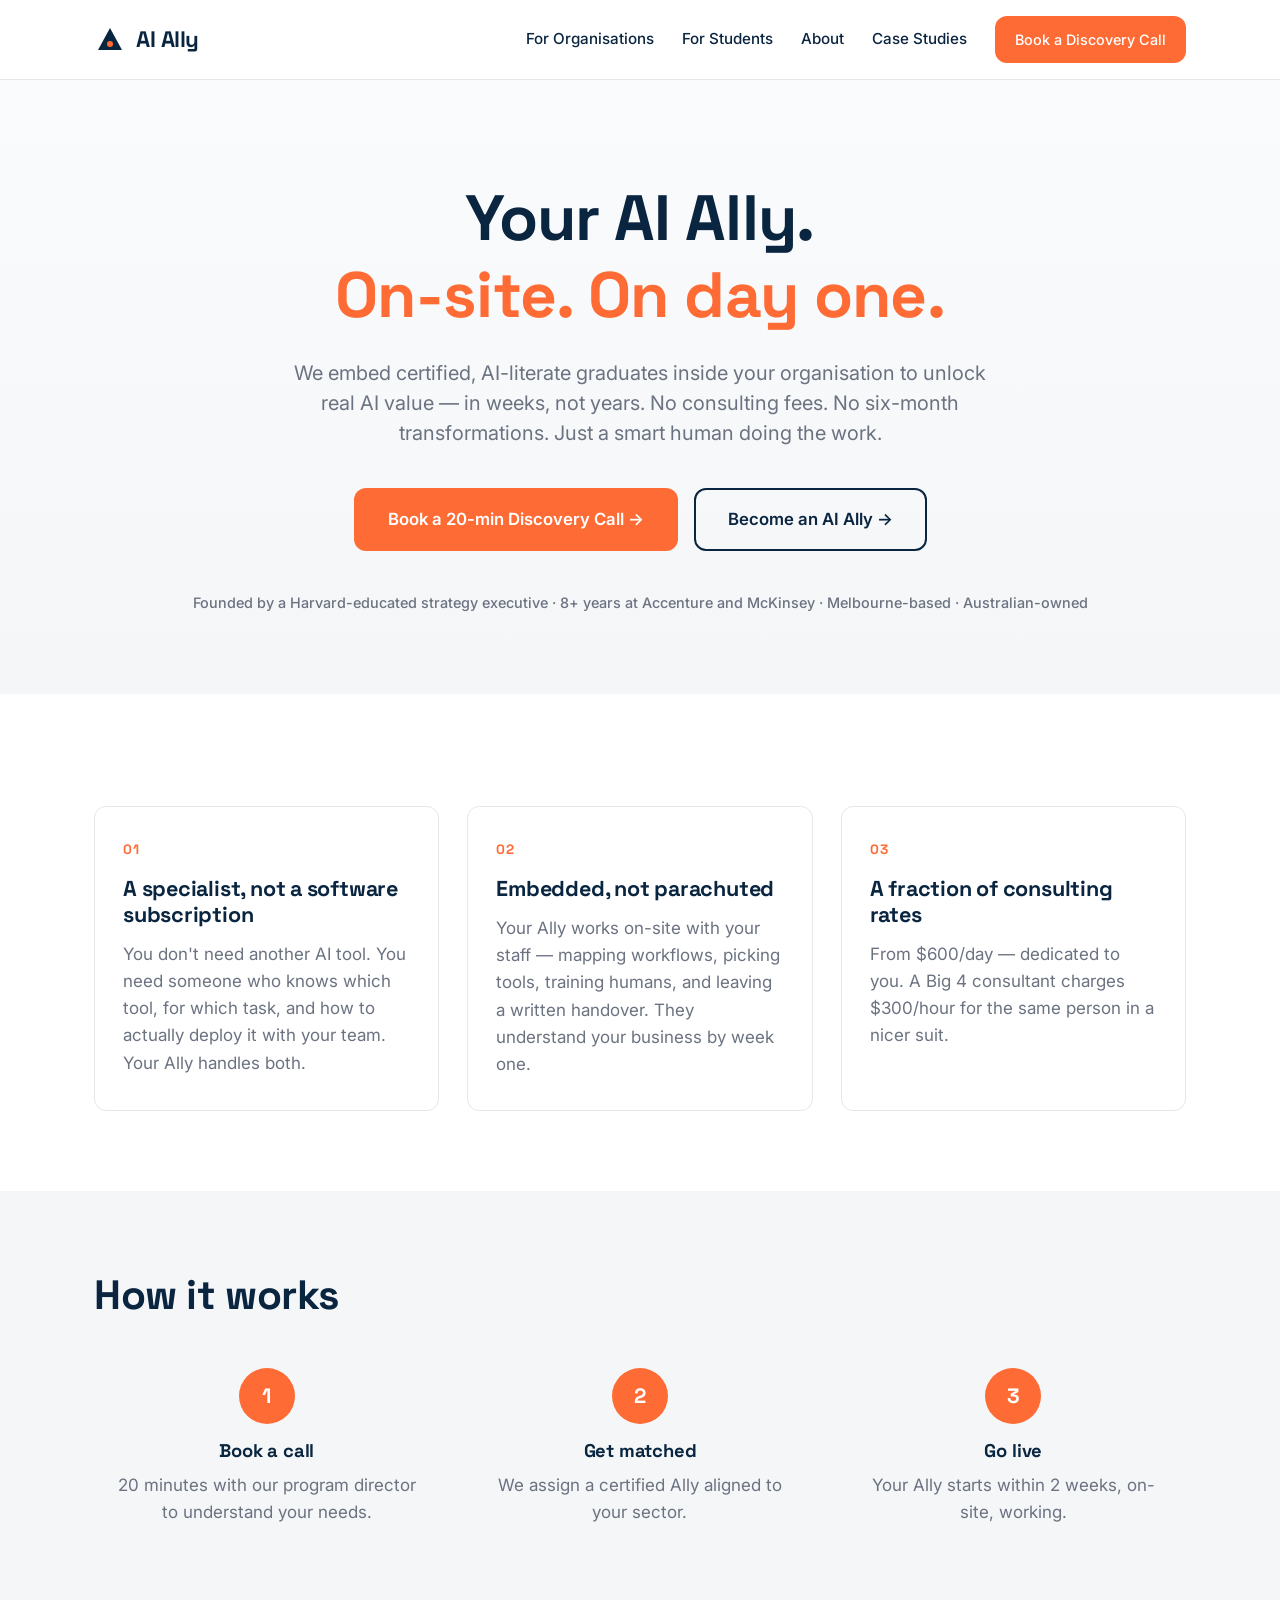
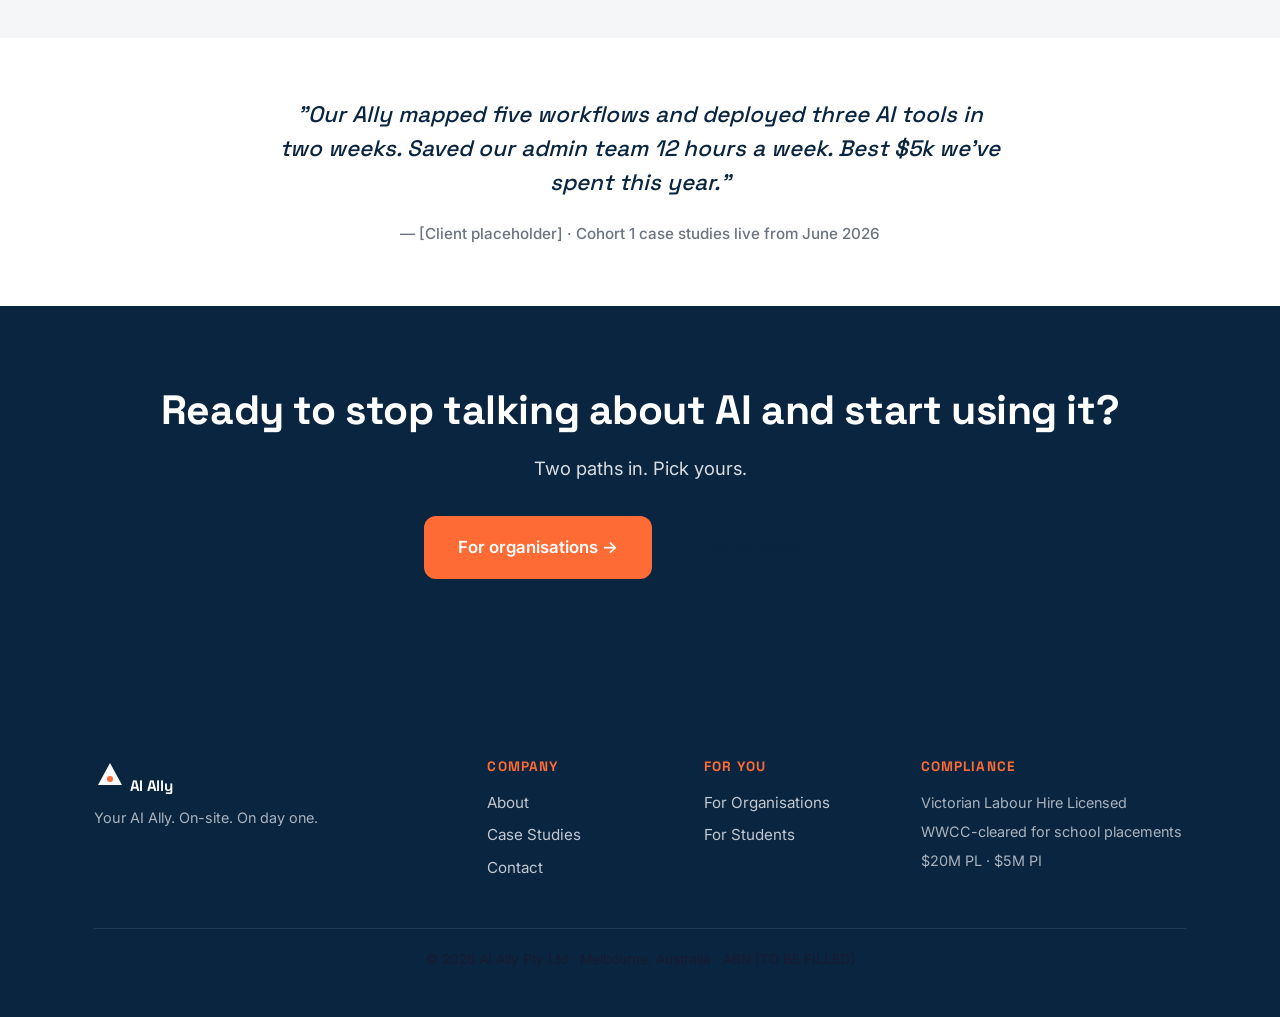
==== index.html @ 654e680d "Initial AI Ally site: 5 pages, brand locked, ready to ship" ====
<!DOCTYPE html>
<html lang="en-AU">
<head>
<meta charset="UTF-8">
<meta name="viewport" content="width=device-width, initial-scale=1.0">
<title>AI Ally — Your AI Ally. On-site. On day one.</title>
<meta name="description" content="AI Ally embeds certified AI-literate graduates inside Australian schools and SMEs to deliver real AI adoption — in weeks, not years.">
<meta property="og:title" content="AI Ally — Your AI Ally. On-site. On day one.">
<meta property="og:description" content="Embedded AI specialists for Australian schools and SMEs. From $2,400. WWCC-cleared. Labour Hire licensed.">
<meta property="og:type" content="website">
<meta property="og:url" content="https://aially.com.au">
<link rel="preconnect" href="https://fonts.googleapis.com">
<link rel="preconnect" href="https://fonts.gstatic.com" crossorigin>
<link href="https://fonts.googleapis.com/css2?family=Inter:wght@400;500;600&family=Space+Grotesk:wght@500;700&display=swap" rel="stylesheet">
<link rel="stylesheet" href="css/style.css">
<link rel="icon" type="image/svg+xml" href="assets/favicon.svg">
</head>
<body>

<header class="site-header">
  <div class="container nav">
    <a href="index.html" class="brand">
      <svg class="brand-mark" viewBox="0 0 32 32" aria-hidden="true"><path d="M16 4 L28 26 L4 26 Z" fill="#0A2540"/><circle cx="16" cy="20" r="3" fill="#FF6B35"/></svg>
      <span class="brand-word">AI Ally</span>
    </a>
    <nav class="nav-links">
      <a href="for-organisations.html">For Organisations</a>
      <a href="for-students.html">For Students</a>
      <a href="about.html">About</a>
      <a href="case-studies.html">Case Studies</a>
      <a href="#contact" class="btn btn-primary">Book a Discovery Call</a>
    </nav>
    <button class="nav-toggle" aria-label="Open menu" onclick="document.body.classList.toggle('nav-open')">☰</button>
  </div>
</header>

<main>

<section class="hero">
  <div class="container">
    <h1>Your AI Ally.<br><span class="accent">On-site. On day one.</span></h1>
    <p class="lede">We embed certified, AI-literate graduates inside your organisation to unlock real AI value — in weeks, not years. No consulting fees. No six-month transformations. Just a smart human doing the work.</p>
    <div class="cta-row">
      <a href="#contact" class="btn btn-primary btn-lg">Book a 20-min Discovery Call →</a>
      <a href="for-students.html" class="btn btn-secondary btn-lg">Become an AI Ally →</a>
    </div>
    <p class="credibility">Founded by a Harvard-educated strategy executive · 8+ years at Accenture and McKinsey · Melbourne-based · Australian-owned</p>
  </div>
</section>

<section class="value-props">
  <div class="container">
    <div class="grid-3">
      <div class="card">
        <div class="card-num">01</div>
        <h3>A specialist, not a software subscription</h3>
        <p>You don't need another AI tool. You need someone who knows which tool, for which task, and how to actually deploy it with your team. Your Ally handles both.</p>
      </div>
      <div class="card">
        <div class="card-num">02</div>
        <h3>Embedded, not parachuted</h3>
        <p>Your Ally works on-site with your staff — mapping workflows, picking tools, training humans, and leaving a written handover. They understand your business by week one.</p>
      </div>
      <div class="card">
        <div class="card-num">03</div>
        <h3>A fraction of consulting rates</h3>
        <p>From $600/day — dedicated to you. A Big 4 consultant charges $300/hour for the same person in a nicer suit.</p>
      </div>
    </div>
  </div>
</section>

<section class="how-it-works">
  <div class="container">
    <h2>How it works</h2>
    <div class="steps">
      <div class="step">
        <div class="step-num">1</div>
        <h4>Book a call</h4>
        <p>20 minutes with our program director to understand your needs.</p>
      </div>
      <div class="step">
        <div class="step-num">2</div>
        <h4>Get matched</h4>
        <p>We assign a certified Ally aligned to your sector.</p>
      </div>
      <div class="step">
        <div class="step-num">3</div>
        <h4>Go live</h4>
        <p>Your Ally starts within 2 weeks, on-site, working.</p>
      </div>
    </div>
  </div>
</section>

<section class="social-proof">
  <div class="container">
    <blockquote>
      "Our Ally mapped five workflows and deployed three AI tools in two weeks. Saved our admin team 12 hours a week. Best $5k we've spent this year."
      <cite>— [Client placeholder] · Cohort 1 case studies live from June 2026</cite>
    </blockquote>
  </div>
</section>

<section class="cta-band" id="contact">
  <div class="container">
    <h2>Ready to stop talking about AI and start using it?</h2>
    <p>Two paths in. Pick yours.</p>
    <div class="cta-row centered">
      <a href="for-organisations.html" class="btn btn-primary btn-lg">For organisations →</a>
      <a href="for-students.html" class="btn btn-secondary btn-lg">For students →</a>
    </div>
  </div>
</section>

</main>

<footer class="site-footer">
  <div class="container">
    <div class="footer-grid">
      <div>
        <a href="index.html" class="brand brand-light">
          <svg class="brand-mark" viewBox="0 0 32 32" aria-hidden="true"><path d="M16 4 L28 26 L4 26 Z" fill="#FAFBFC"/><circle cx="16" cy="20" r="3" fill="#FF6B35"/></svg>
          <span class="brand-word">AI Ally</span>
        </a>
        <p class="footer-tagline">Your AI Ally. On-site. On day one.</p>
      </div>
      <div>
        <h5>Company</h5>
        <a href="about.html">About</a>
        <a href="case-studies.html">Case Studies</a>
        <a href="#contact">Contact</a>
      </div>
      <div>
        <h5>For You</h5>
        <a href="for-organisations.html">For Organisations</a>
        <a href="for-students.html">For Students</a>
      </div>
      <div>
        <h5>Compliance</h5>
        <p>Victorian Labour Hire Licensed</p>
        <p>WWCC-cleared for school placements</p>
        <p>$20M PL · $5M PI</p>
      </div>
    </div>
    <div class="footer-bottom">
      <p>© 2026 AI Ally Pty Ltd · Melbourne, Australia · ABN [TO BE FILLED]</p>
    </div>
  </div>
</footer>

<script src="js/main.js"></script>
</body>
</html>
---- css/style.css ----
/* AI Ally — global stylesheet
   Brand: Ally Navy #0A2540 · Signal Orange #FF6B35 · Cloud White #FAFBFC · Ink #1A1A2E · Graphite #6B7280 · Mint #10B981
   Fonts: Space Grotesk (700) headings · Inter (400/500) body
*/

:root {
  --navy: #0A2540;
  --orange: #FF6B35;
  --white: #FAFBFC;
  --ink: #1A1A2E;
  --graphite: #6B7280;
  --mint: #10B981;
  --cloud: #F4F6F8;
  --border: #E4E7EB;
  --max: 1140px;
  --radius: 12px;
  --shadow: 0 2px 24px rgba(10, 37, 64, 0.08);
}

* { box-sizing: border-box; margin: 0; padding: 0; }

html { scroll-behavior: smooth; }

body {
  font-family: 'Inter', system-ui, -apple-system, sans-serif;
  font-size: 17px;
  line-height: 1.6;
  color: var(--ink);
  background: var(--white);
  -webkit-font-smoothing: antialiased;
}

h1, h2, h3, h4, h5 {
  font-family: 'Space Grotesk', system-ui, sans-serif;
  font-weight: 700;
  color: var(--navy);
  line-height: 1.2;
  letter-spacing: -0.01em;
}

h1 { font-size: clamp(2.4rem, 5vw, 4rem); margin-bottom: 1.5rem; }
h2 { font-size: clamp(1.8rem, 3.2vw, 2.6rem); margin-bottom: 1.2rem; }
h3 { font-size: 1.35rem; margin-bottom: 0.8rem; }
h4 { font-size: 1.15rem; margin-bottom: 0.6rem; }
h5 { font-size: 0.85rem; text-transform: uppercase; letter-spacing: 0.08em; color: var(--graphite); margin-bottom: 1rem; }

p { margin-bottom: 1rem; color: var(--ink); }

a { color: var(--navy); text-decoration: none; transition: color 0.2s; }
a:hover { color: var(--orange); }

.container { max-width: var(--max); margin: 0 auto; padding: 0 24px; }

.accent { color: var(--orange); }

/* Buttons */
.btn {
  display: inline-block;
  padding: 12px 24px;
  border-radius: var(--radius);
  font-weight: 600;
  font-family: inherit;
  font-size: 0.95rem;
  cursor: pointer;
  border: 2px solid transparent;
  transition: transform 0.15s, box-shadow 0.15s, background 0.15s;
  text-align: center;
}
.btn-lg { padding: 16px 32px; font-size: 1.05rem; }
.btn-primary { background: var(--orange); color: white; }
.btn-primary:hover { background: #e85a26; color: white; transform: translateY(-1px); box-shadow: 0 4px 16px rgba(255, 107, 53, 0.3); }
.btn-secondary { background: transparent; color: var(--navy); border-color: var(--navy); }
.btn-secondary:hover { background: var(--navy); color: white; }

/* Header */
.site-header {
  background: white;
  border-bottom: 1px solid var(--border);
  position: sticky;
  top: 0;
  z-index: 100;
}
.nav {
  display: flex;
  align-items: center;
  justify-content: space-between;
  padding: 16px 24px;
}
.brand {
  display: flex;
  align-items: center;
  gap: 10px;
  font-family: 'Space Grotesk', sans-serif;
  font-weight: 700;
  font-size: 1.4rem;
  color: var(--navy);
  letter-spacing: -0.02em;
}
.brand-mark { width: 32px; height: 32px; }
.brand-light { color: var(--white); }
.brand-light .brand-word { color: var(--white); }

.nav-links {
  display: flex;
  align-items: center;
  gap: 28px;
}
.nav-links a { font-weight: 500; font-size: 0.95rem; }
.nav-links .btn { font-size: 0.9rem; padding: 10px 18px; }

.nav-toggle {
  display: none;
  background: none;
  border: none;
  font-size: 1.6rem;
  cursor: pointer;
  color: var(--navy);
}

/* Hero */
.hero {
  padding: 100px 0 80px;
  background: linear-gradient(180deg, #FAFBFC 0%, #F4F6F8 100%);
  text-align: center;
}
.hero h1 { max-width: 18ch; margin: 0 auto 1.5rem; }
.lede {
  font-size: 1.25rem;
  color: var(--graphite);
  max-width: 56ch;
  margin: 0 auto 2.5rem;
  line-height: 1.5;
}
.cta-row {
  display: flex;
  gap: 16px;
  justify-content: center;
  flex-wrap: wrap;
  margin-bottom: 2.5rem;
}
.cta-row.centered { justify-content: center; }
.credibility {
  font-size: 0.9rem;
  color: var(--graphite);
  font-weight: 500;
  margin: 0;
}

/* Sections */
section { padding: 80px 0; }
section.value-props { background: white; }
section.how-it-works { background: var(--cloud); }
section.social-proof { background: white; padding: 60px 0; }
section.cta-band { background: var(--navy); color: white; text-align: center; }
section.cta-band h2 { color: white; }
section.cta-band p { color: rgba(255,255,255,0.85); margin-bottom: 2rem; font-size: 1.15rem; }

/* Grid */
.grid-3 {
  display: grid;
  grid-template-columns: repeat(auto-fit, minmax(280px, 1fr));
  gap: 28px;
  margin-top: 2rem;
}
.card {
  background: white;
  padding: 32px 28px;
  border-radius: var(--radius);
  border: 1px solid var(--border);
  transition: transform 0.2s, box-shadow 0.2s;
}
.card:hover { transform: translateY(-4px); box-shadow: var(--shadow); }
.card-num {
  font-family: 'Space Grotesk', sans-serif;
  font-weight: 700;
  font-size: 0.85rem;
  color: var(--orange);
  letter-spacing: 0.08em;
  margin-bottom: 1rem;
}
.card p { color: var(--graphite); margin-bottom: 0; }

/* Steps */
.steps {
  display: grid;
  grid-template-columns: repeat(auto-fit, minmax(240px, 1fr));
  gap: 28px;
  margin-top: 2rem;
}
.step { text-align: center; padding: 16px; }
.step-num {
  display: inline-flex;
  align-items: center;
  justify-content: center;
  width: 56px;
  height: 56px;
  background: var(--orange);
  color: white;
  border-radius: 50%;
  font-family: 'Space Grotesk', sans-serif;
  font-weight: 700;
  font-size: 1.3rem;
  margin-bottom: 1rem;
}
.step h4 { color: var(--navy); }
.step p { color: var(--graphite); }

/* Social proof */
.social-proof blockquote {
  max-width: 720px;
  margin: 0 auto;
  font-family: 'Space Grotesk', sans-serif;
  font-weight: 500;
  font-size: 1.4rem;
  line-height: 1.5;
  color: var(--navy);
  text-align: center;
  font-style: italic;
}
.social-proof cite {
  display: block;
  margin-top: 1.5rem;
  font-size: 0.95rem;
  color: var(--graphite);
  font-style: normal;
  font-family: 'Inter', sans-serif;
  font-weight: 500;
}

/* Article (long-form pages) */
.article {
  padding: 60px 0 80px;
  max-width: 760px;
  margin: 0 auto;
}
.article h1 { text-align: left; margin-bottom: 1rem; }
.article h2 { margin-top: 3rem; margin-bottom: 1rem; padding-top: 1rem; }
.article h3 { margin-top: 2rem; margin-bottom: 0.8rem; }
.article p { font-size: 1.1rem; line-height: 1.7; margin-bottom: 1.4rem; color: var(--ink); }
.article ul { margin: 1rem 0 1.5rem 1.5rem; }
.article li { margin-bottom: 0.5rem; line-height: 1.6; }
.article .lede { text-align: left; max-width: none; margin: 0 0 2rem; font-size: 1.3rem; color: var(--graphite); }
.article blockquote { border-left: 4px solid var(--orange); padding: 0.5rem 0 0.5rem 1.5rem; margin: 2rem 0; font-style: italic; color: var(--graphite); }

/* Pricing table */
.pricing {
  display: grid;
  grid-template-columns: repeat(auto-fit, minmax(260px, 1fr));
  gap: 24px;
  margin: 2rem 0;
}
.tier {
  background: white;
  border: 1px solid var(--border);
  border-radius: var(--radius);
  padding: 28px;
  text-align: center;
}
.tier.featured { border-color: var(--orange); border-width: 2px; box-shadow: var(--shadow); }
.tier h3 { color: var(--navy); margin-bottom: 0.5rem; }
.tier .scope { color: var(--graphite); font-size: 0.95rem; margin-bottom: 1rem; min-height: 3rem; }
.tier .price { font-family: 'Space Grotesk', sans-serif; font-weight: 700; font-size: 1.8rem; color: var(--orange); margin-bottom: 0.5rem; }
.tier .price-note { font-size: 0.85rem; color: var(--graphite); }

/* FAQ */
.faq details {
  background: var(--cloud);
  padding: 20px 24px;
  border-radius: var(--radius);
  margin-bottom: 12px;
  border: 1px solid var(--border);
}
.faq summary {
  cursor: pointer;
  font-weight: 600;
  color: var(--navy);
  list-style: none;
  font-size: 1.05rem;
}
.faq summary::-webkit-details-marker { display: none; }
.faq summary::after {
  content: '+';
  float: right;
  font-size: 1.4rem;
  color: var(--orange);
  font-weight: 700;
  transition: transform 0.2s;
}
.faq details[open] summary::after { content: '−'; }
.faq details p { margin-top: 1rem; margin-bottom: 0; color: var(--ink); }

/* Footer */
.site-footer {
  background: var(--navy);
  color: white;
  padding: 60px 0 30px;
}
.footer-grid {
  display: grid;
  grid-template-columns: 2fr 1fr 1fr 1.5fr;
  gap: 40px;
  margin-bottom: 40px;
}
.footer-grid h5 { color: var(--orange); }
.footer-grid a { display: block; color: rgba(255,255,255,0.75); margin-bottom: 8px; font-size: 0.95rem; }
.footer-grid a:hover { color: var(--orange); }
.footer-grid p { color: rgba(255,255,255,0.65); font-size: 0.9rem; margin-bottom: 6px; }
.footer-tagline { color: rgba(255,255,255,0.7); margin-top: 0.5rem; font-size: 0.9rem; }
.footer-bottom {
  border-top: 1px solid rgba(255,255,255,0.1);
  padding-top: 20px;
  text-align: center;
  font-size: 0.85rem;
  color: rgba(255,255,255,0.5);
}

/* Responsive */
@media (max-width: 820px) {
  .nav-links { display: none; position: fixed; top: 64px; left: 0; right: 0; flex-direction: column; background: white; padding: 24px; gap: 16px; box-shadow: 0 4px 12px rgba(0,0,0,0.06); }
  body.nav-open .nav-links { display: flex; }
  .nav-toggle { display: block; }
  .footer-grid { grid-template-columns: 1fr 1fr; gap: 30px; }
  section { padding: 60px 0; }
  .hero { padding: 60px 0; }
}

@media (max-width: 480px) {
  .footer-grid { grid-template-columns: 1fr; }
  .btn-lg { width: 100%; }
  .cta-row { flex-direction: column; align-items: stretch; }
}
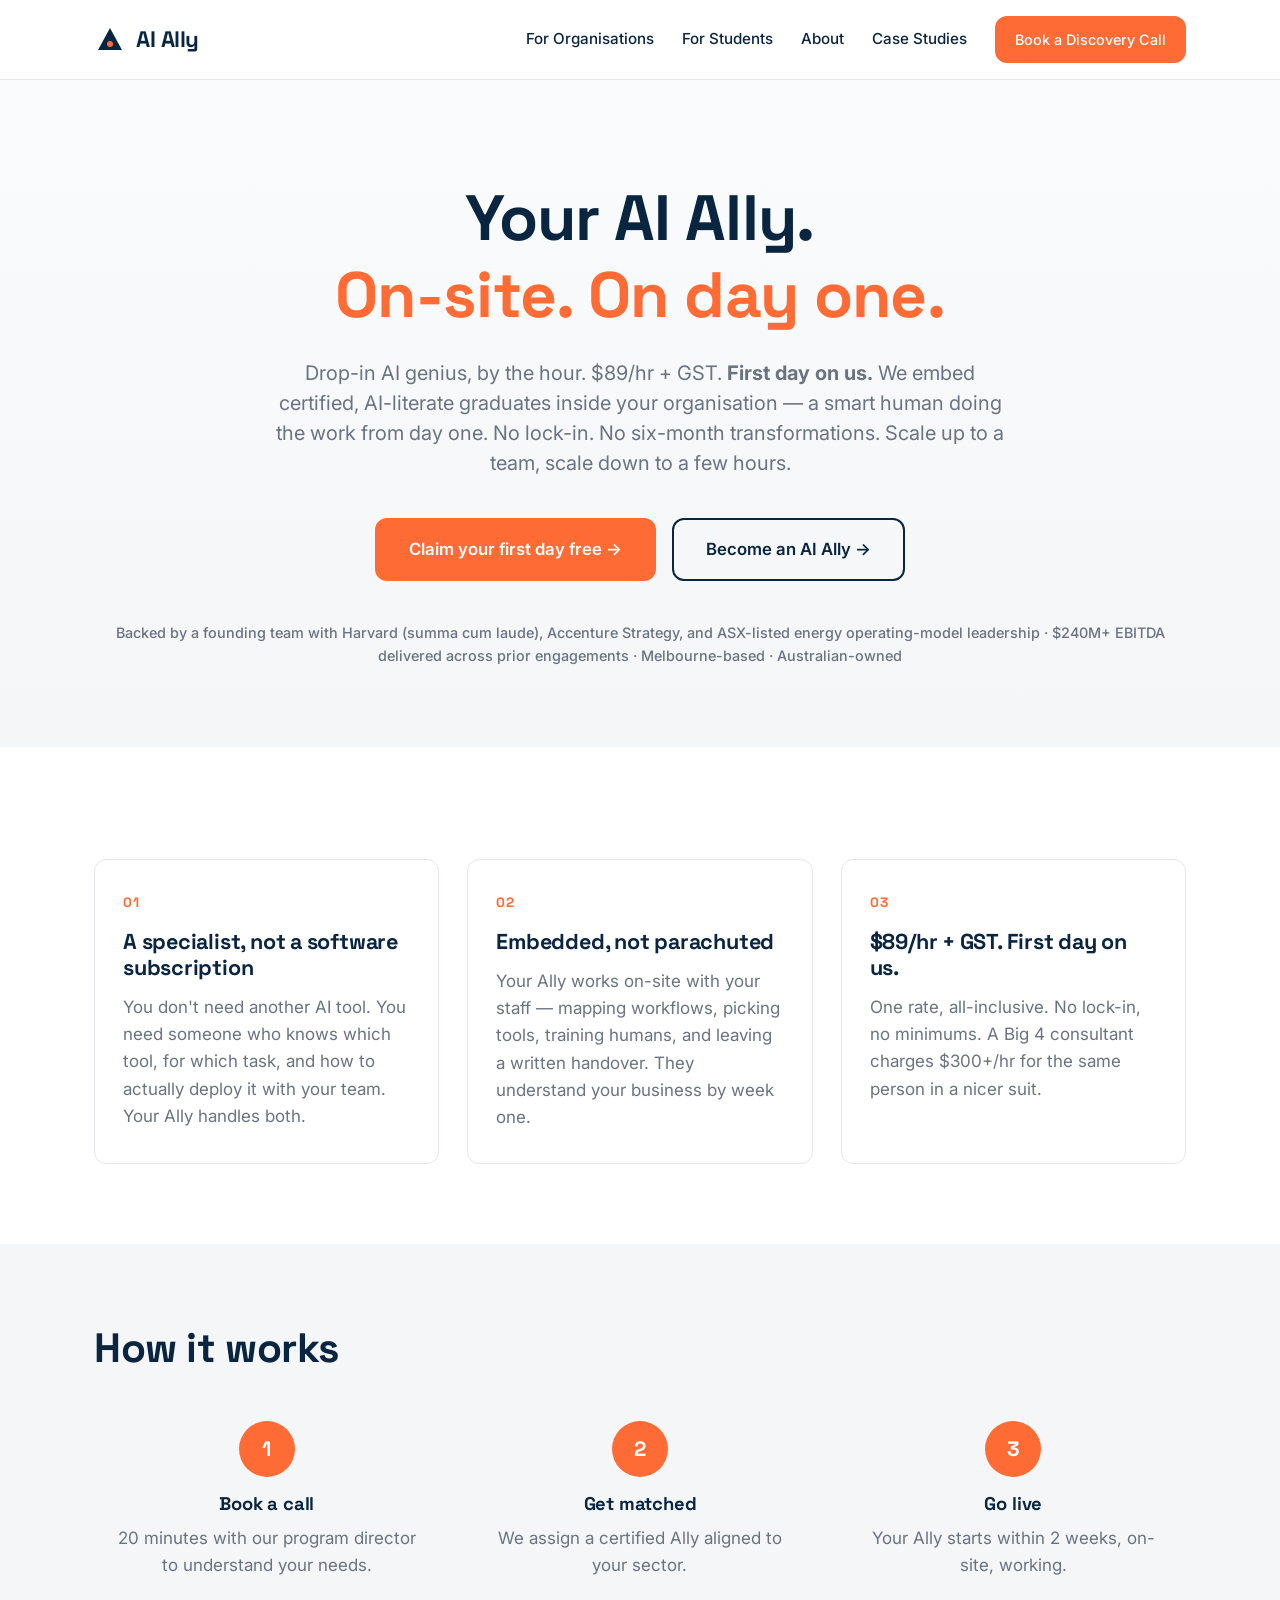
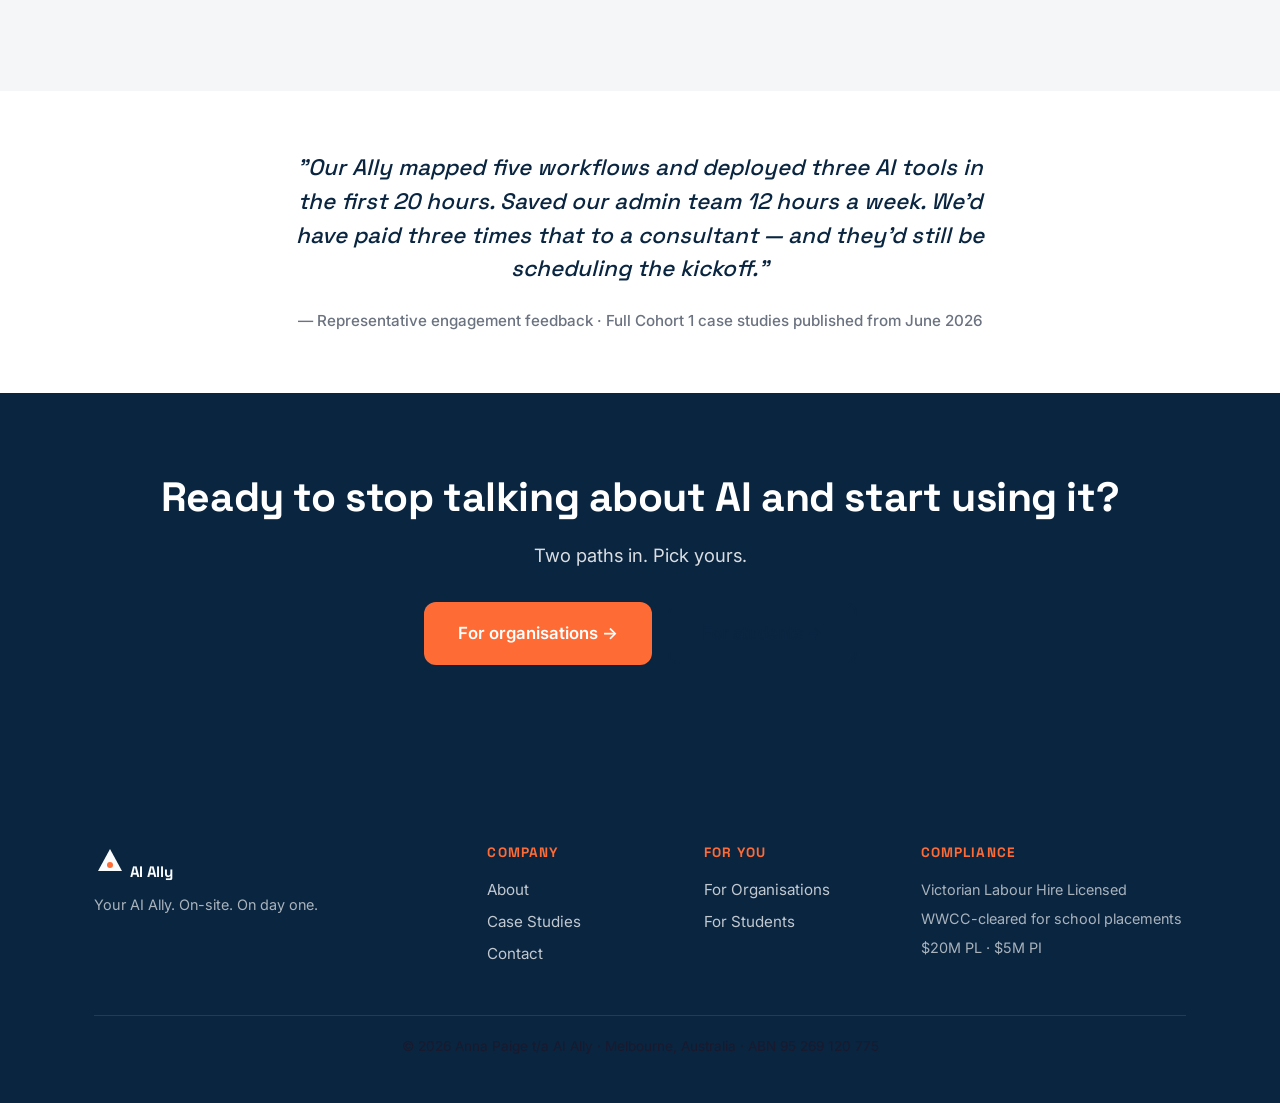
==== commit 5aa9c0bb: "Complete website content: CV-grounded case studies, student testimonials, bind aially.com.au - index" ====
--- a/index.html
+++ b/index.html
@@ -4,9 +4,9 @@
 <meta charset="UTF-8">
 <meta name="viewport" content="width=device-width, initial-scale=1.0">
 <title>AI Ally — Your AI Ally. On-site. On day one.</title>
-<meta name="description" content="AI Ally embeds certified AI-literate graduates inside Australian schools and SMEs to deliver real AI adoption — in weeks, not years.">
+<meta name="description" content="AI Ally embeds certified AI-literate graduates inside Australian schools and SMEs. Drop-in genius, by the hour. $89/hr + GST. First day on us.">
 <meta property="og:title" content="AI Ally — Your AI Ally. On-site. On day one.">
-<meta property="og:description" content="Embedded AI specialists for Australian schools and SMEs. From $2,400. WWCC-cleared. Labour Hire licensed.">
+<meta property="og:description" content="Embedded AI specialists for Australian schools and SMEs. $89/hr + GST. First day on us. WWCC-cleared. Labour Hire licensed.">
 <meta property="og:type" content="website">
 <meta property="og:url" content="https://aially.com.au">
 <link rel="preconnect" href="https://fonts.googleapis.com">
@@ -39,12 +39,12 @@
 <section class="hero">
   <div class="container">
     <h1>Your AI Ally.<br><span class="accent">On-site. On day one.</span></h1>
-    <p class="lede">We embed certified, AI-literate graduates inside your organisation to unlock real AI value — in weeks, not years. No consulting fees. No six-month transformations. Just a smart human doing the work.</p>
+    <p class="lede">Drop-in AI genius, by the hour. $89/hr + GST. <strong>First day on us.</strong> We embed certified, AI-literate graduates inside your organisation — a smart human doing the work from day one. No lock-in. No six-month transformations. Scale up to a team, scale down to a few hours.</p>
     <div class="cta-row">
-      <a href="#contact" class="btn btn-primary btn-lg">Book a 20-min Discovery Call →</a>
+      <a href="#contact" class="btn btn-primary btn-lg">Claim your first day free →</a>
       <a href="for-students.html" class="btn btn-secondary btn-lg">Become an AI Ally →</a>
     </div>
-    <p class="credibility">Founded by a Harvard-educated strategy executive · 8+ years at Accenture and McKinsey · Melbourne-based · Australian-owned</p>
+    <p class="credibility">Backed by a founding team with Harvard (summa cum laude), Accenture Strategy, and ASX-listed energy operating-model leadership · $240M+ EBITDA delivered across prior engagements · Melbourne-based · Australian-owned</p>
   </div>
 </section>
 
@@ -63,8 +63,8 @@
       </div>
       <div class="card">
         <div class="card-num">03</div>
-        <h3>A fraction of consulting rates</h3>
-        <p>From $600/day — dedicated to you. A Big 4 consultant charges $300/hour for the same person in a nicer suit.</p>
+        <h3>$89/hr + GST. First day on us.</h3>
+        <p>One rate, all-inclusive. No lock-in, no minimums. A Big 4 consultant charges $300+/hr for the same person in a nicer suit.</p>
       </div>
     </div>
   </div>
@@ -96,8 +96,8 @@
 <section class="social-proof">
   <div class="container">
     <blockquote>
-      "Our Ally mapped five workflows and deployed three AI tools in two weeks. Saved our admin team 12 hours a week. Best $5k we've spent this year."
-      <cite>— [Client placeholder] · Cohort 1 case studies live from June 2026</cite>
+      "Our Ally mapped five workflows and deployed three AI tools in the first 20 hours. Saved our admin team 12 hours a week. We'd have paid three times that to a consultant — and they'd still be scheduling the kickoff."
+      <cite>— Representative engagement feedback · Full Cohort 1 case studies published from June 2026</cite>
     </blockquote>
   </div>
 </section>
@@ -144,7 +144,7 @@
       </div>
     </div>
     <div class="footer-bottom">
-      <p>© 2026 AI Ally Pty Ltd · Melbourne, Australia · ABN [TO BE FILLED]</p>
+      <p>© 2026 Anna Paige t/a AI Ally · Melbourne, Australia · ABN 95 269 120 775</p>
     </div>
   </div>
 </footer>
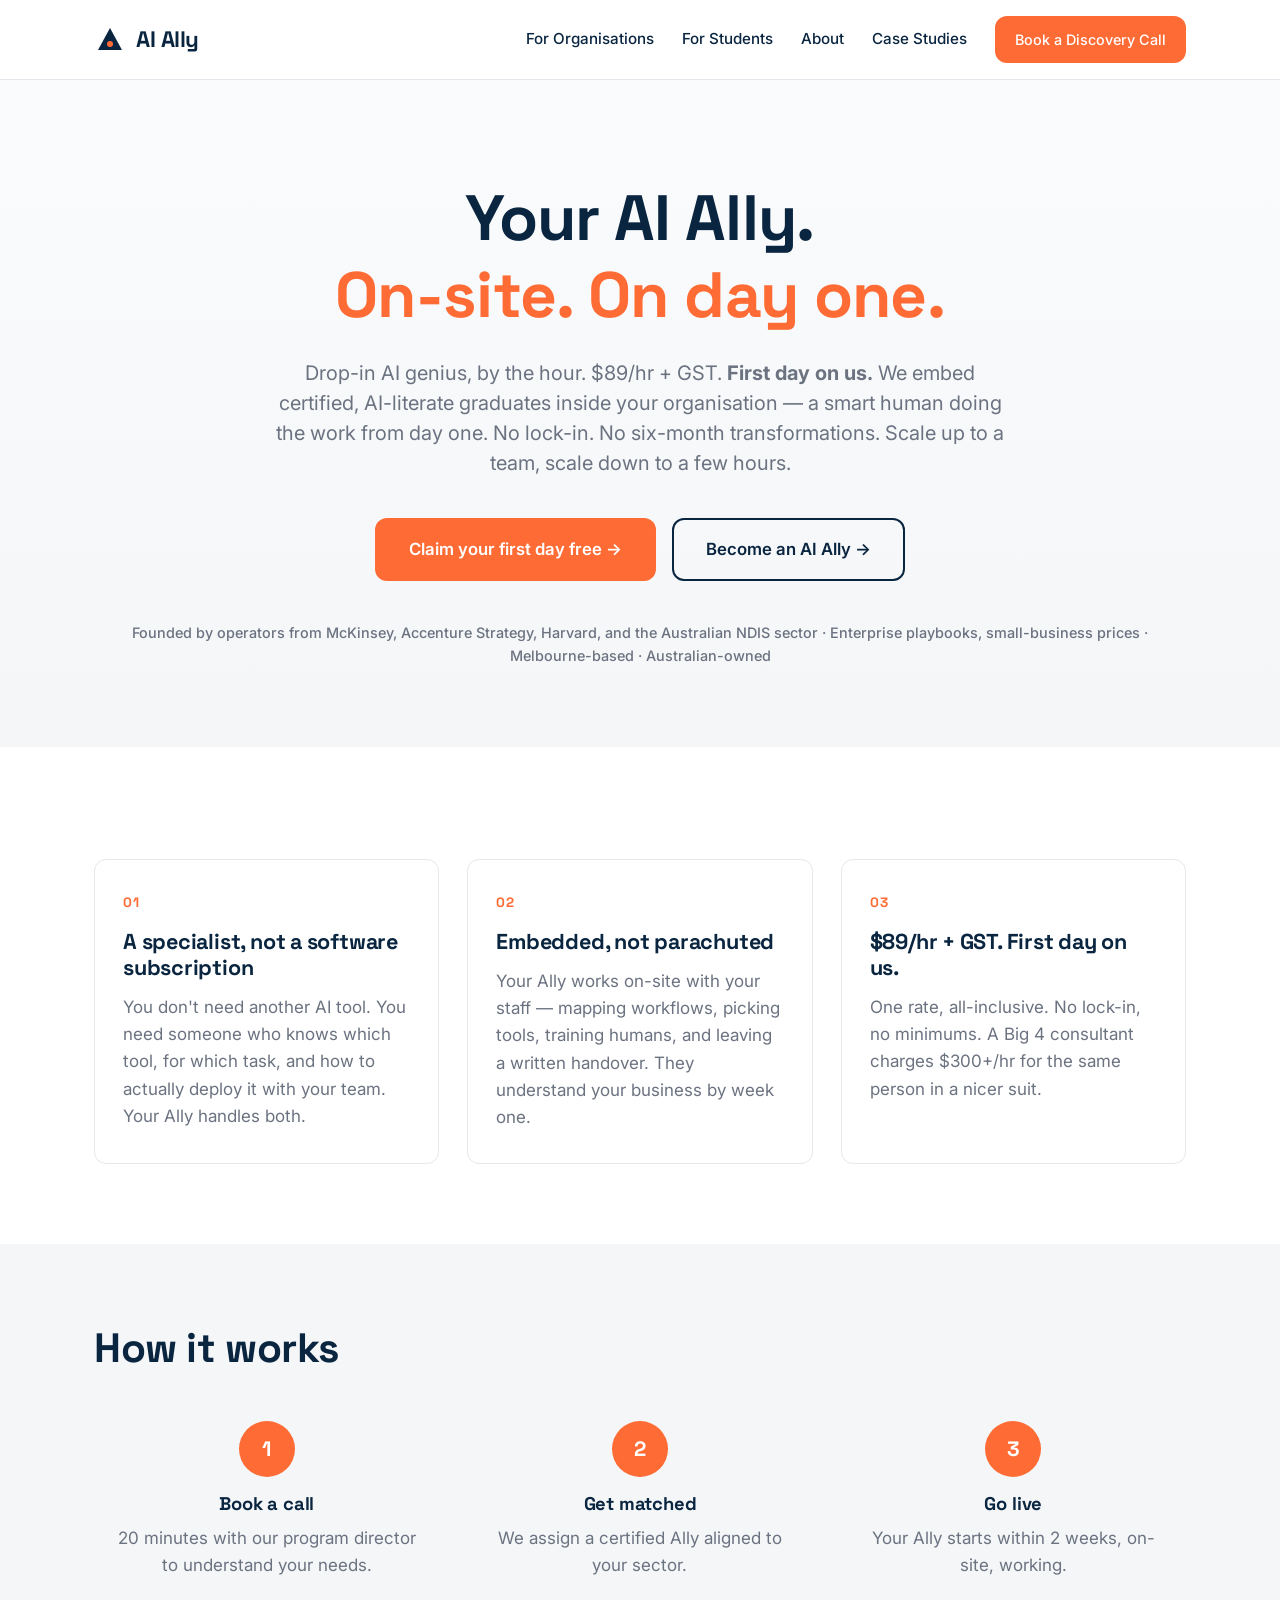
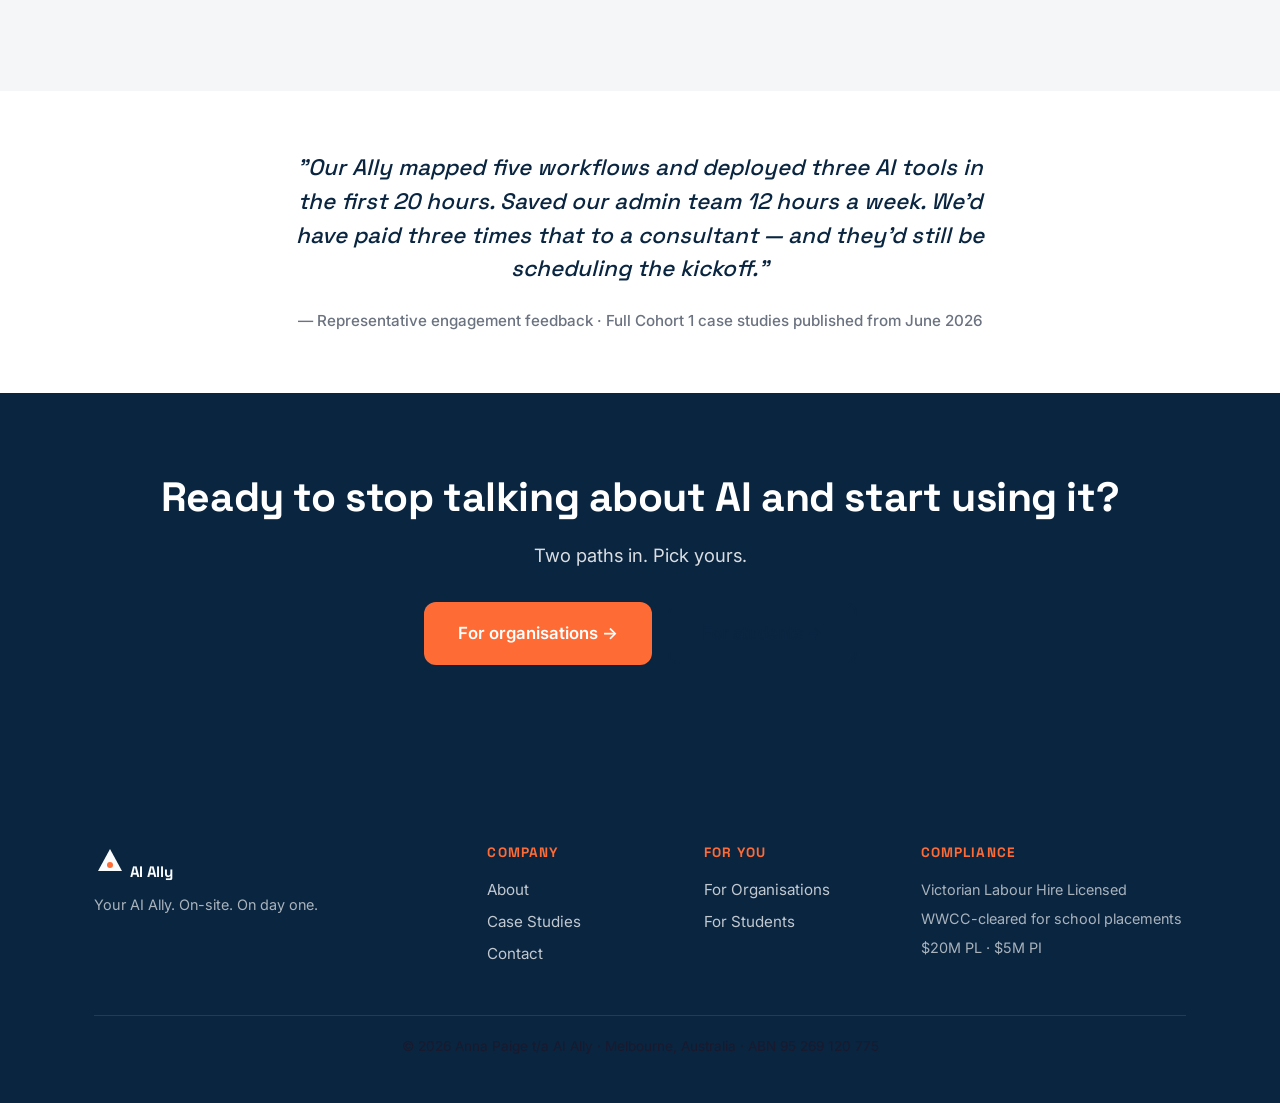
==== commit bf53173c: "Rewrite about: Anna Paige NDIS-CEO origin story + broaden founding team voice - about.html: Anna Pai" ====
--- a/index.html
+++ b/index.html
@@ -44,7 +44,7 @@
       <a href="#contact" class="btn btn-primary btn-lg">Claim your first day free →</a>
       <a href="for-students.html" class="btn btn-secondary btn-lg">Become an AI Ally →</a>
     </div>
-    <p class="credibility">Backed by a founding team with Harvard (summa cum laude), Accenture Strategy, and ASX-listed energy operating-model leadership · $240M+ EBITDA delivered across prior engagements · Melbourne-based · Australian-owned</p>
+    <p class="credibility">Founded by operators from McKinsey, Accenture Strategy, Harvard, and the Australian NDIS sector · Enterprise playbooks, small-business prices · Melbourne-based · Australian-owned</p>
   </div>
 </section>
 
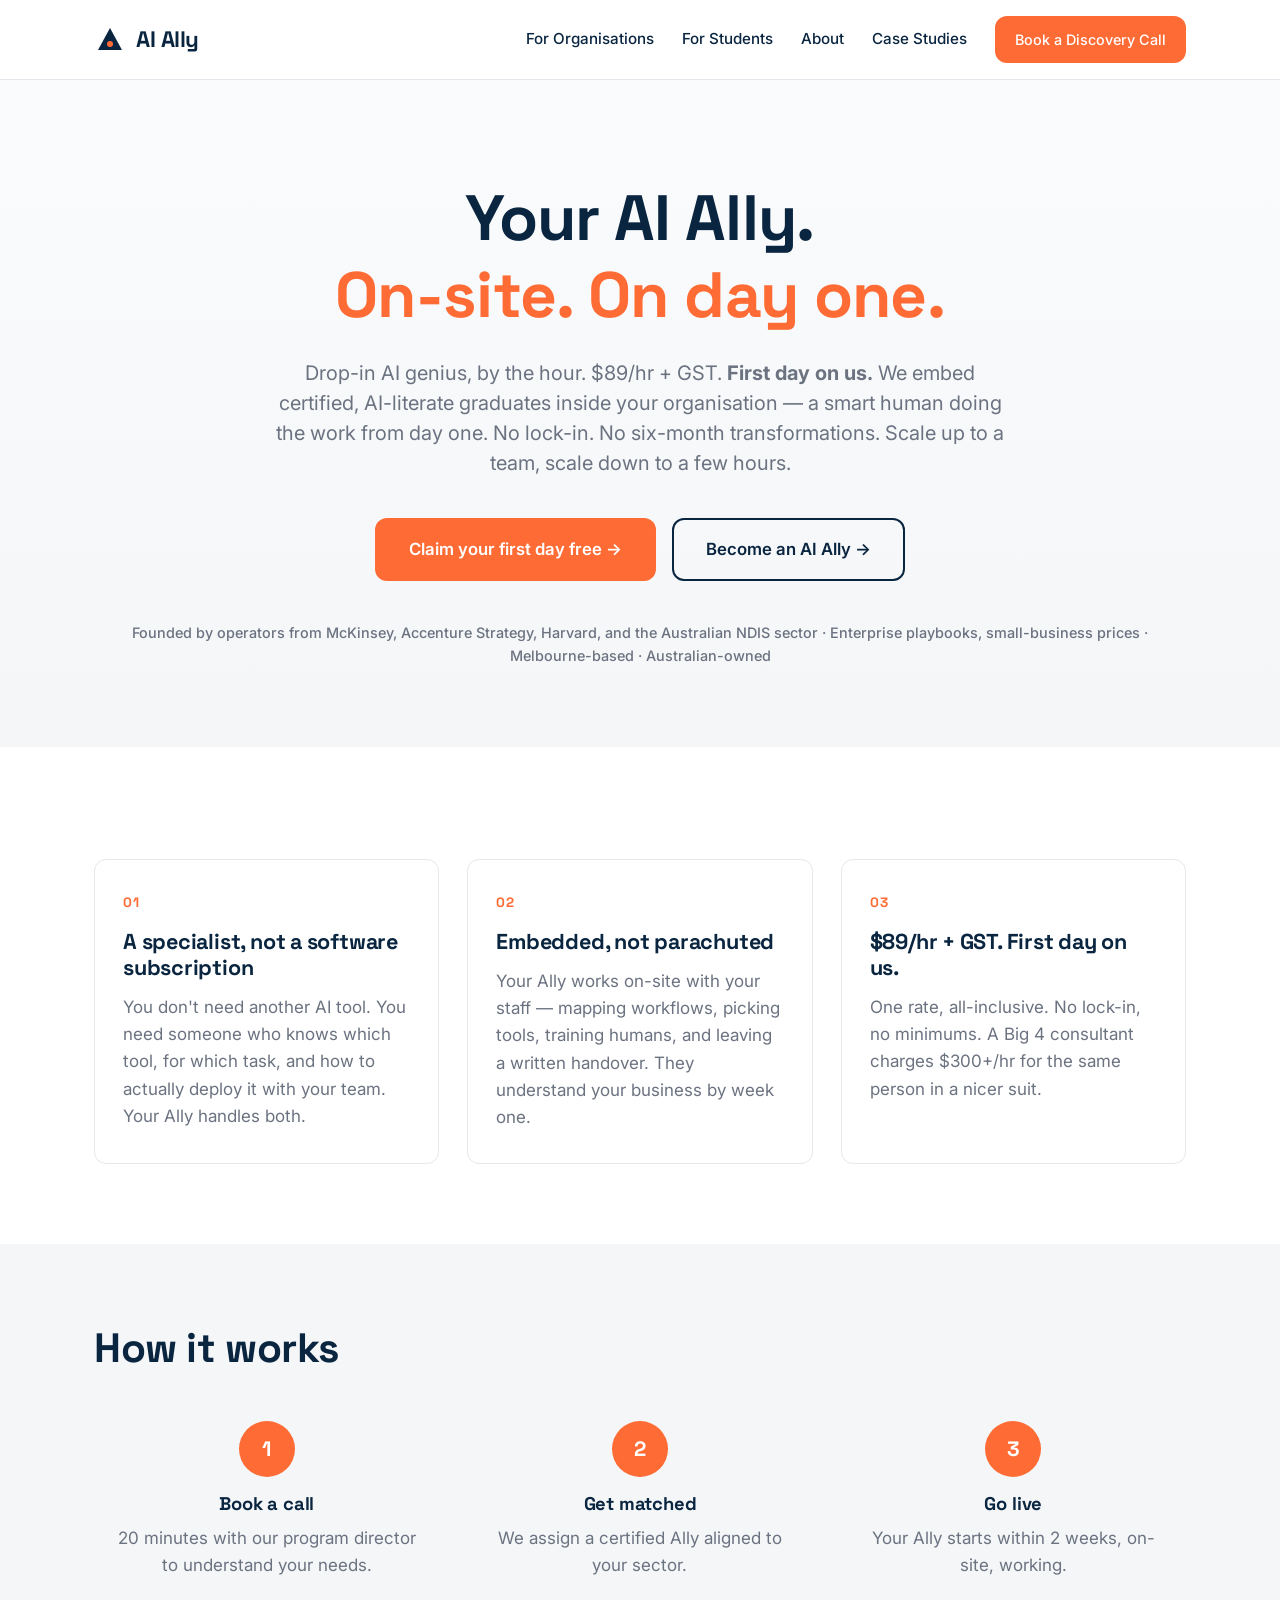
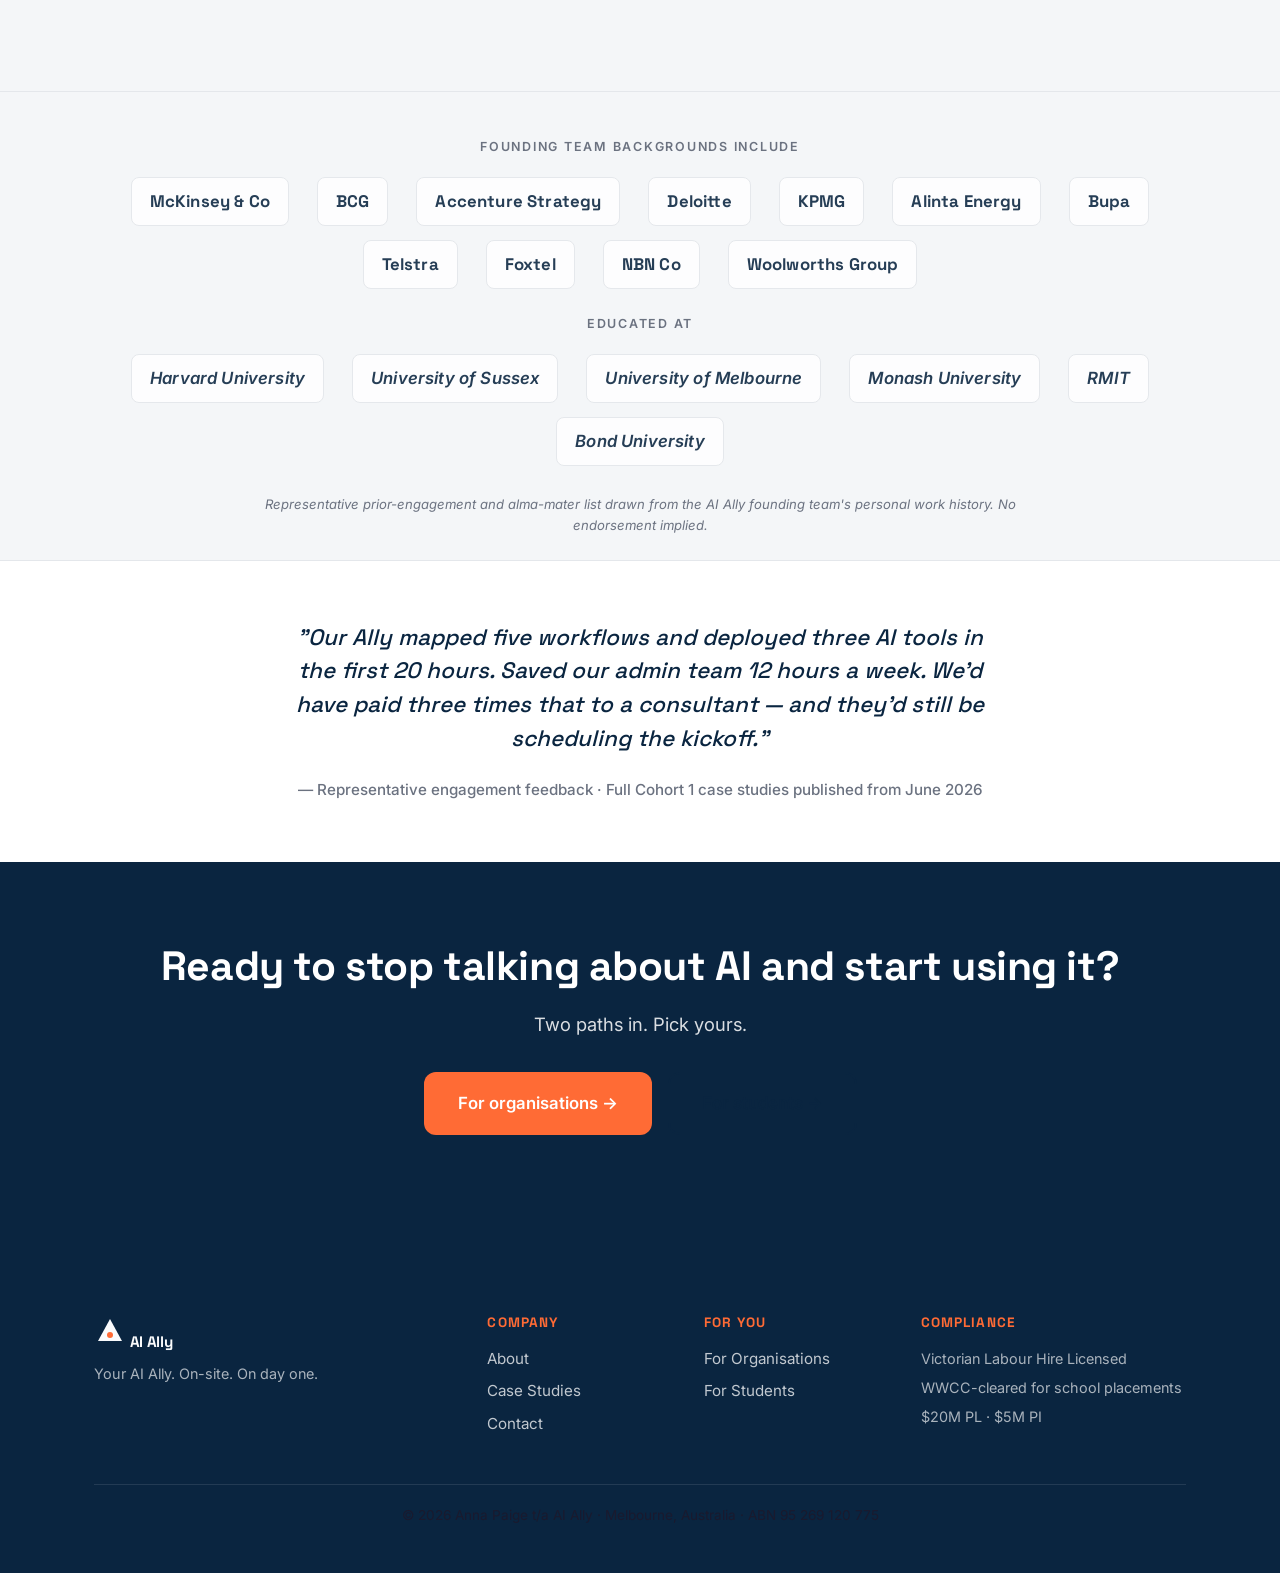
==== commit d1d7cdad: "Add credentials strip: founding team prior engagements + education - css/style.css: new .creds-strip" ====
--- a/index.html
+++ b/index.html
@@ -93,6 +93,35 @@
   </div>
 </section>
 
+<section class="creds-strip">
+  <div class="container">
+    <h3>Founding team backgrounds include</h3>
+    <div class="creds-row">
+      <span class="wm">McKinsey &amp; Co</span>
+      <span class="wm">BCG</span>
+      <span class="wm">Accenture Strategy</span>
+      <span class="wm">Deloitte</span>
+      <span class="wm">KPMG</span>
+      <span class="wm">Alinta Energy</span>
+      <span class="wm">Bupa</span>
+      <span class="wm">Telstra</span>
+      <span class="wm">Foxtel</span>
+      <span class="wm">NBN Co</span>
+      <span class="wm">Woolworths Group</span>
+    </div>
+    <h3>Educated at</h3>
+    <div class="creds-row">
+      <span class="wm serif">Harvard University</span>
+      <span class="wm serif">University of Sussex</span>
+      <span class="wm serif">University of Melbourne</span>
+      <span class="wm serif">Monash University</span>
+      <span class="wm serif">RMIT</span>
+      <span class="wm serif">Bond University</span>
+    </div>
+    <p class="creds-note">Representative prior-engagement and alma-mater list drawn from the AI Ally founding team's personal work history. No endorsement implied.</p>
+  </div>
+</section>
+
 <section class="social-proof">
   <div class="container">
     <blockquote>
--- a/css/style.css
+++ b/css/style.css
@@ -314,6 +314,21 @@
   color: rgba(255,255,255,0.5);
 }
 
+/* Credentials strip — founding team backgrounds + education */
+.creds-strip { padding: 48px 0 24px; background: var(--cloud); border-top: 1px solid var(--border); border-bottom: 1px solid var(--border); }
+.creds-strip h3 { font-family: 'Inter', sans-serif; font-size: 0.78rem; font-weight: 600; letter-spacing: 0.14em; text-transform: uppercase; color: var(--graphite); text-align: center; margin-bottom: 22px; }
+.creds-row { display: flex; flex-wrap: wrap; justify-content: center; align-items: center; gap: 14px 28px; margin-bottom: 28px; }
+.creds-row:last-child { margin-bottom: 0; }
+.creds-row .wm { font-family: 'Space Grotesk', sans-serif; font-weight: 700; font-size: 1.05rem; color: var(--navy); letter-spacing: 0.01em; padding: 10px 18px; background: white; border: 1px solid var(--border); border-radius: 8px; white-space: nowrap; opacity: 0.88; transition: opacity .2s, transform .2s; }
+.creds-row .wm:hover { opacity: 1; transform: translateY(-1px); }
+.creds-row .wm.serif { font-family: 'Inter', serif; font-style: italic; font-weight: 600; }
+.creds-note { text-align: center; font-size: 0.82rem; color: var(--graphite); max-width: 760px; margin: 8px auto 0; font-style: italic; }
+
+@media (max-width: 640px) {
+  .creds-row { gap: 10px 14px; }
+  .creds-row .wm { font-size: 0.88rem; padding: 8px 12px; }
+}
+
 /* Responsive */
 @media (max-width: 820px) {
   .nav-links { display: none; position: fixed; top: 64px; left: 0; right: 0; flex-direction: column; background: white; padding: 24px; gap: 16px; box-shadow: 0 4px 12px rgba(0,0,0,0.06); }
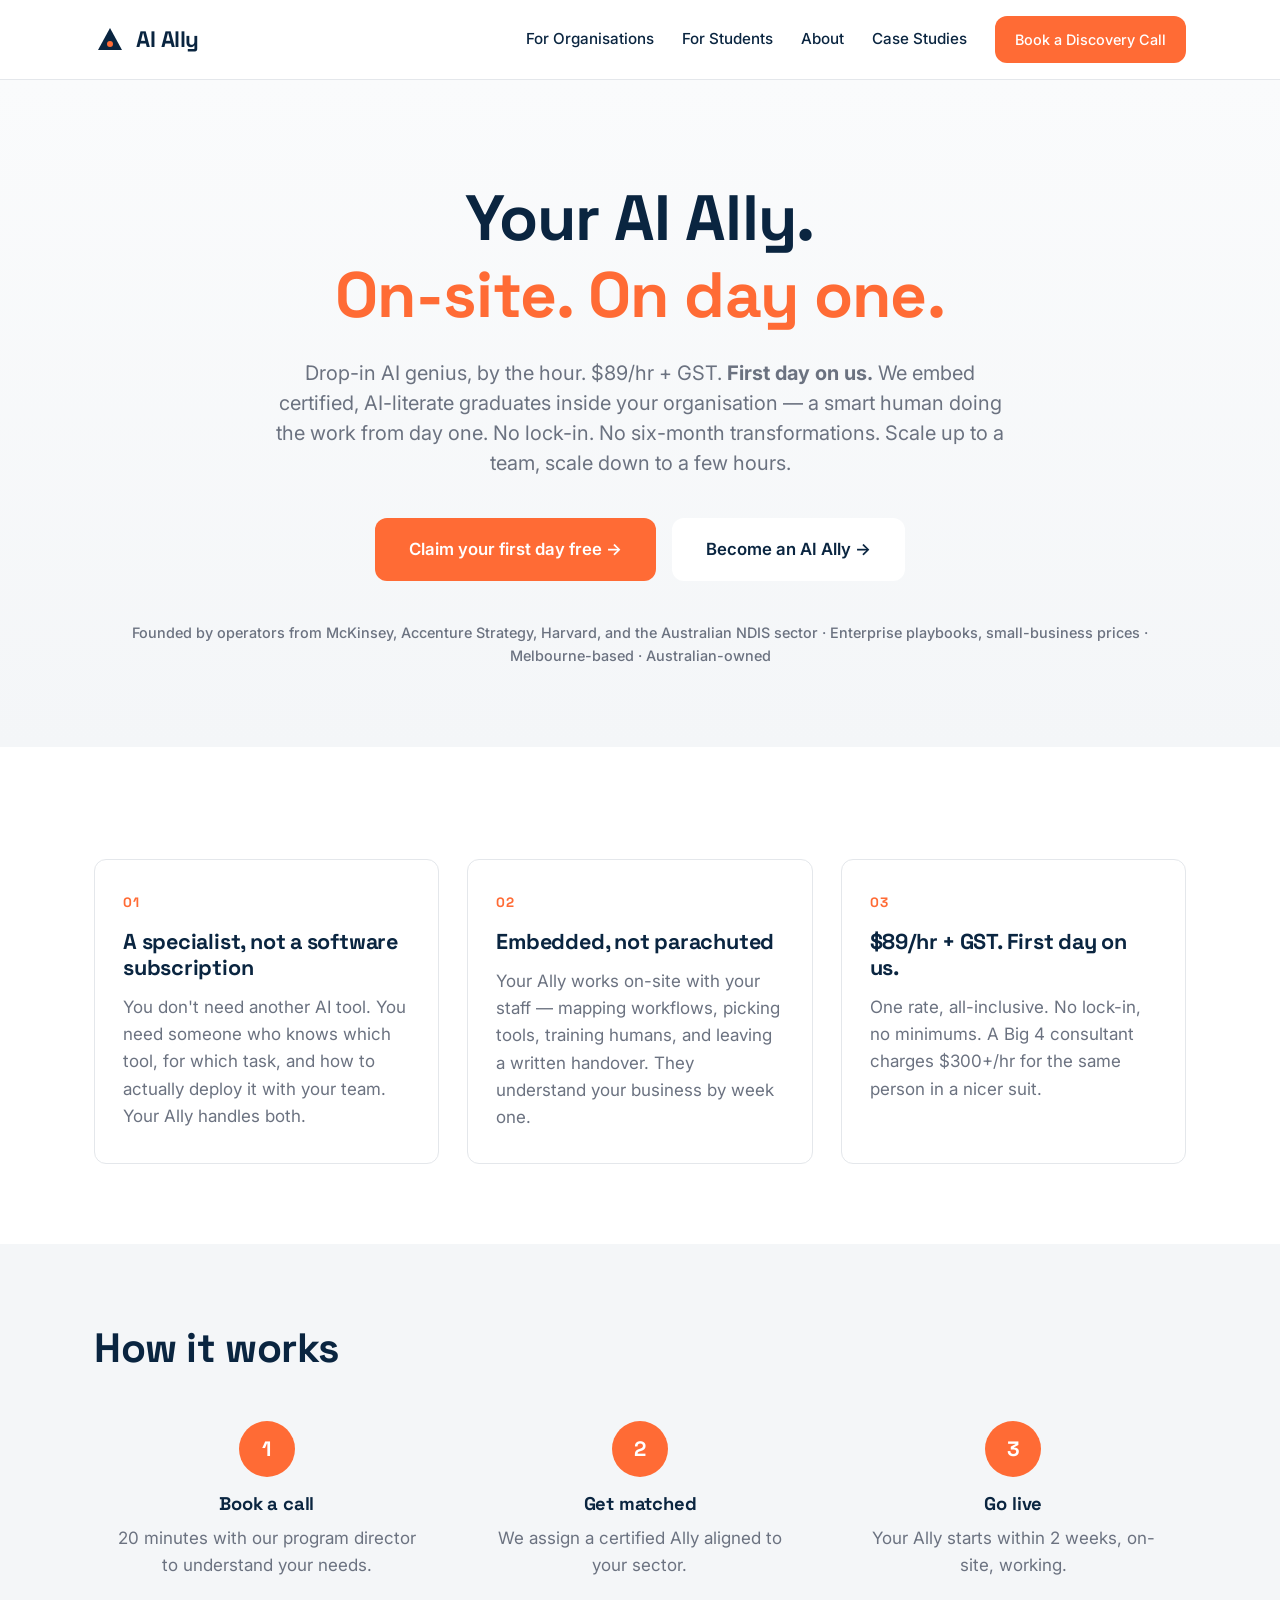
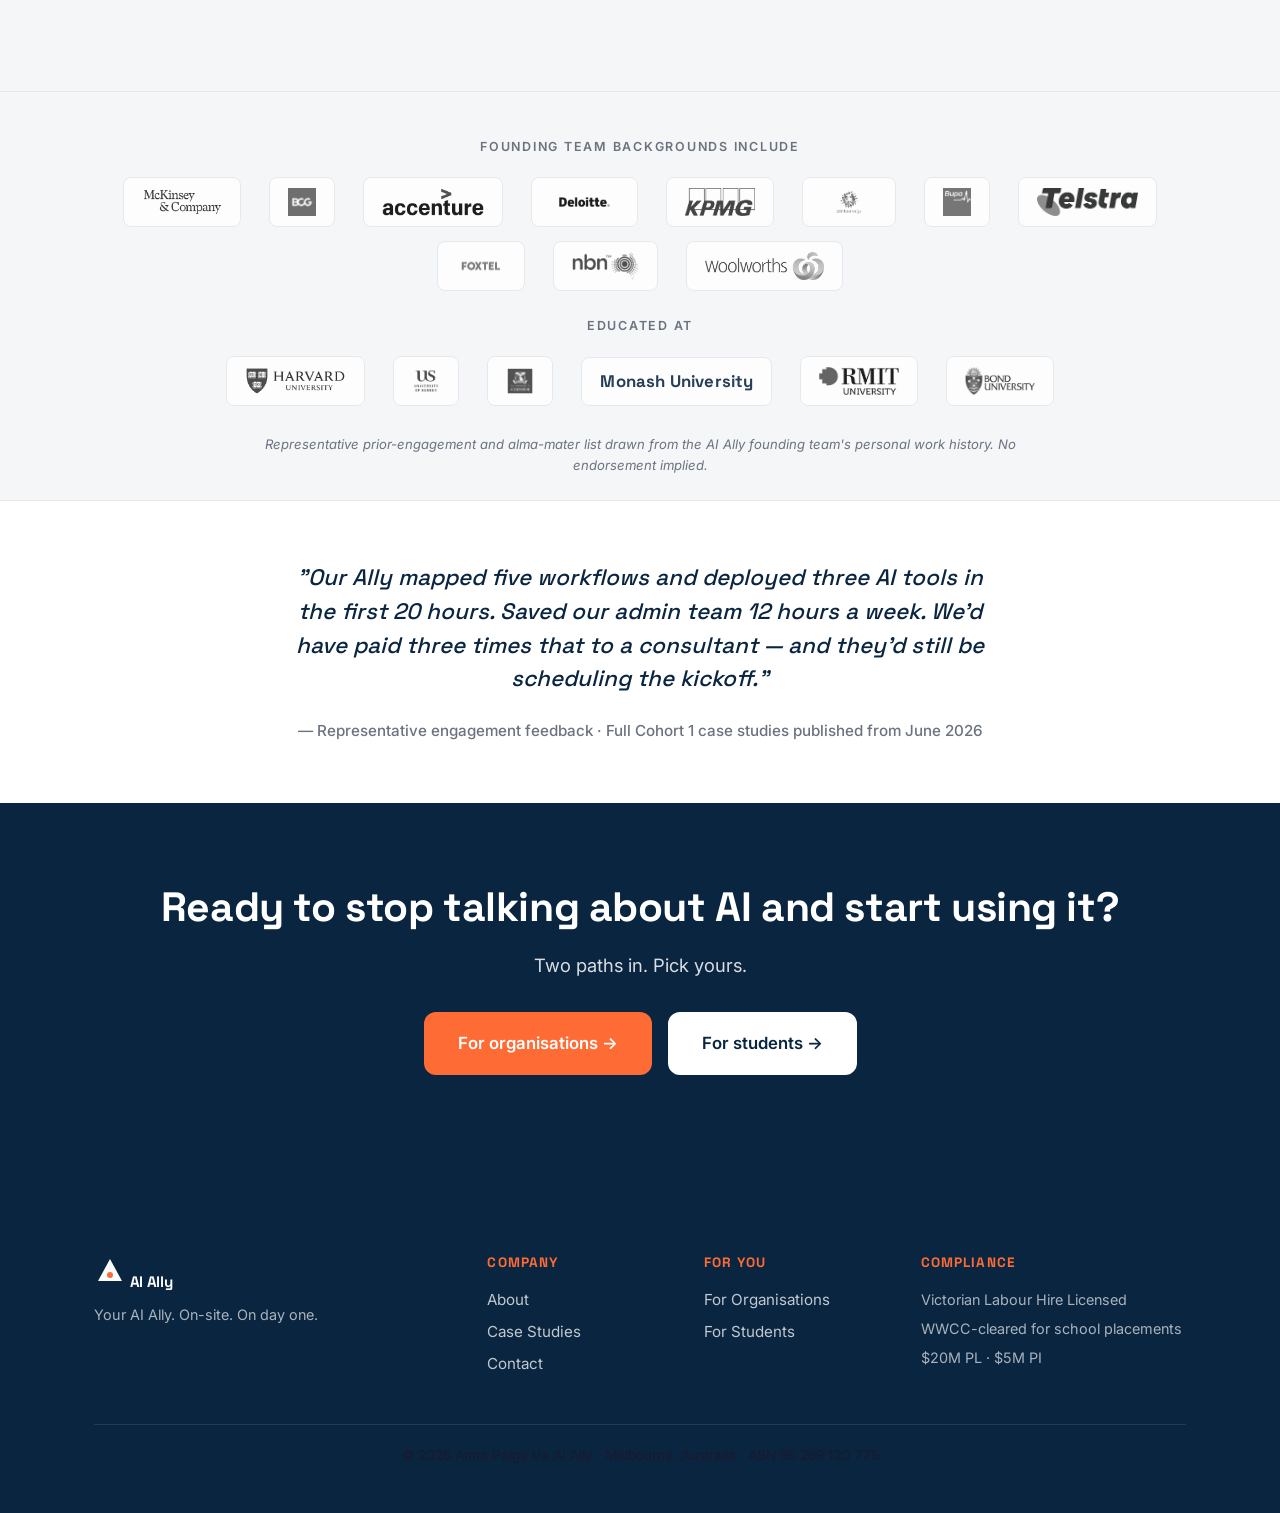
==== commit 9cbb0a07: "Replace text credential badges with company/university logos Swap text-only institution names in the" ====
--- a/index.html
+++ b/index.html
@@ -97,26 +97,26 @@
   <div class="container">
     <h3>Founding team backgrounds include</h3>
     <div class="creds-row">
-      <span class="wm">McKinsey &amp; Co</span>
-      <span class="wm">BCG</span>
-      <span class="wm">Accenture Strategy</span>
-      <span class="wm">Deloitte</span>
-      <span class="wm">KPMG</span>
-      <span class="wm">Alinta Energy</span>
-      <span class="wm">Bupa</span>
-      <span class="wm">Telstra</span>
-      <span class="wm">Foxtel</span>
-      <span class="wm">NBN Co</span>
-      <span class="wm">Woolworths Group</span>
+      <span class="wm-logo"><img src="assets/logos/mckinsey.png" alt="McKinsey &amp; Co"></span>
+      <span class="wm-logo"><img src="assets/logos/bcg.png" alt="BCG"></span>
+      <span class="wm-logo"><img src="assets/logos/accenture.png" alt="Accenture Strategy"></span>
+      <span class="wm-logo"><img src="assets/logos/deloitte.png" alt="Deloitte"></span>
+      <span class="wm-logo"><img src="assets/logos/kpmg.png" alt="KPMG"></span>
+      <span class="wm-logo"><img src="assets/logos/alinta.png" alt="Alinta Energy"></span>
+      <span class="wm-logo"><img src="assets/logos/bupa.png" alt="Bupa"></span>
+      <span class="wm-logo"><img src="assets/logos/telstra.png" alt="Telstra"></span>
+      <span class="wm-logo"><img src="assets/logos/foxtel.jpg" alt="Foxtel"></span>
+      <span class="wm-logo"><img src="assets/logos/nbn.png" alt="NBN Co"></span>
+      <span class="wm-logo"><img src="assets/logos/woolworths.jpeg" alt="Woolworths Group"></span>
     </div>
     <h3>Educated at</h3>
     <div class="creds-row">
-      <span class="wm serif">Harvard University</span>
-      <span class="wm serif">University of Sussex</span>
-      <span class="wm serif">University of Melbourne</span>
-      <span class="wm serif">Monash University</span>
-      <span class="wm serif">RMIT</span>
-      <span class="wm serif">Bond University</span>
+      <span class="wm-logo"><img src="assets/logos/harvard.png" alt="Harvard University"></span>
+      <span class="wm-logo"><img src="assets/logos/sussex.png" alt="University of Sussex"></span>
+      <span class="wm-logo"><img src="assets/logos/unimelb.png" alt="University of Melbourne"></span>
+      <span class="wm">Monash University</span>
+      <span class="wm-logo"><img src="assets/logos/rmit.png" alt="RMIT"></span>
+      <span class="wm-logo"><img src="assets/logos/bond.jpeg" alt="Bond University"></span>
     </div>
     <p class="creds-note">Representative prior-engagement and alma-mater list drawn from the AI Ally founding team's personal work history. No endorsement implied.</p>
   </div>
--- a/css/style.css
+++ b/css/style.css
@@ -69,8 +69,8 @@
 .btn-lg { padding: 16px 32px; font-size: 1.05rem; }
 .btn-primary { background: var(--orange); color: white; }
 .btn-primary:hover { background: #e85a26; color: white; transform: translateY(-1px); box-shadow: 0 4px 16px rgba(255, 107, 53, 0.3); }
-.btn-secondary { background: transparent; color: var(--navy); border-color: var(--navy); }
-.btn-secondary:hover { background: var(--navy); color: white; }
+.btn-secondary { background: white; color: var(--navy); border-color: white; }
+.btn-secondary:hover { background: var(--cloud); color: var(--navy); transform: translateY(-1px); box-shadow: 0 4px 16px rgba(255, 255, 255, 0.3); }
 
 /* Header */
 .site-header {
@@ -322,6 +322,10 @@
 .creds-row .wm { font-family: 'Space Grotesk', sans-serif; font-weight: 700; font-size: 1.05rem; color: var(--navy); letter-spacing: 0.01em; padding: 10px 18px; background: white; border: 1px solid var(--border); border-radius: 8px; white-space: nowrap; opacity: 0.88; transition: opacity .2s, transform .2s; }
 .creds-row .wm:hover { opacity: 1; transform: translateY(-1px); }
 .creds-row .wm.serif { font-family: 'Inter', serif; font-style: italic; font-weight: 600; }
+.creds-row .wm-logo { padding: 10px 18px; background: white; border: 1px solid var(--border); border-radius: 8px; display: flex; align-items: center; justify-content: center; opacity: 0.88; transition: opacity .2s, transform .2s; }
+.creds-row .wm-logo:hover { opacity: 1; transform: translateY(-1px); }
+.creds-row .wm-logo img { height: 28px; width: auto; object-fit: contain; display: block; filter: grayscale(100%); transition: filter .2s; }
+.creds-row .wm-logo:hover img { filter: grayscale(0%); }
 .creds-note { text-align: center; font-size: 0.82rem; color: var(--graphite); max-width: 760px; margin: 8px auto 0; font-style: italic; }
 
 @media (max-width: 640px) {
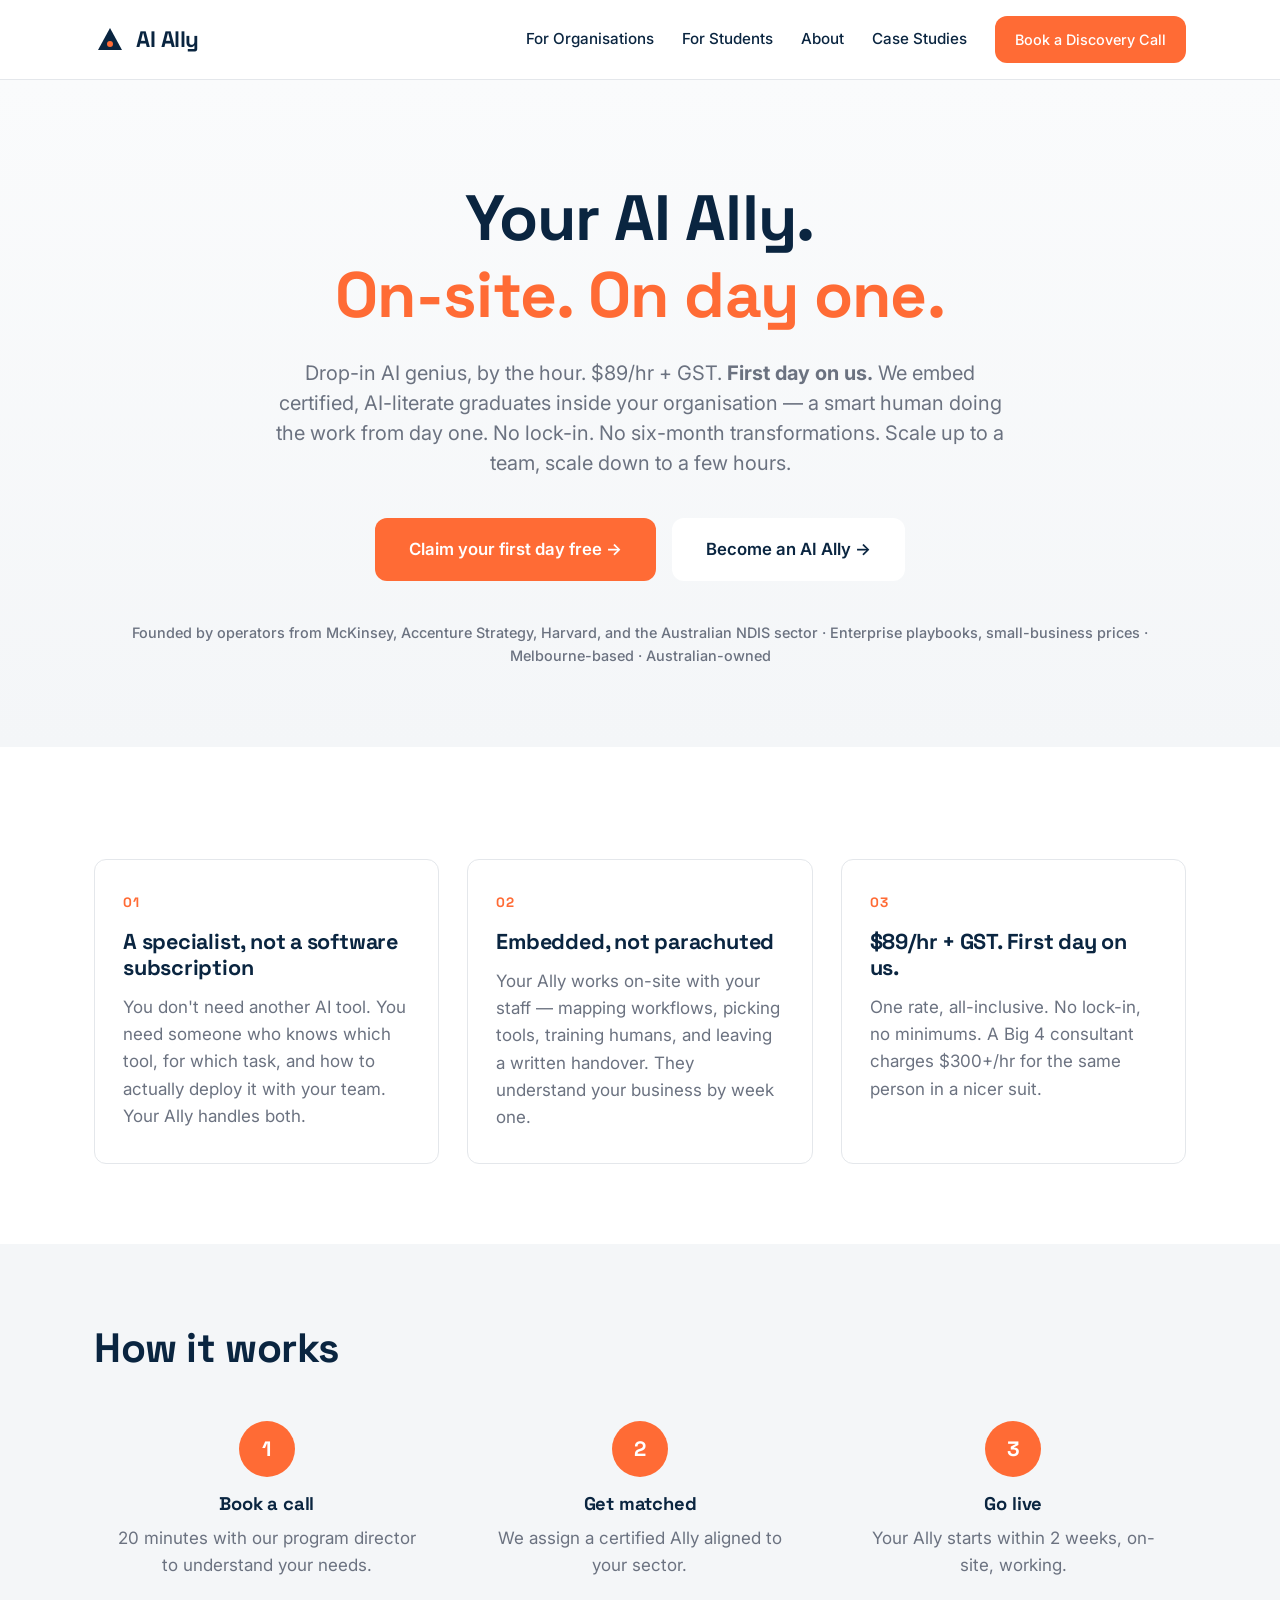
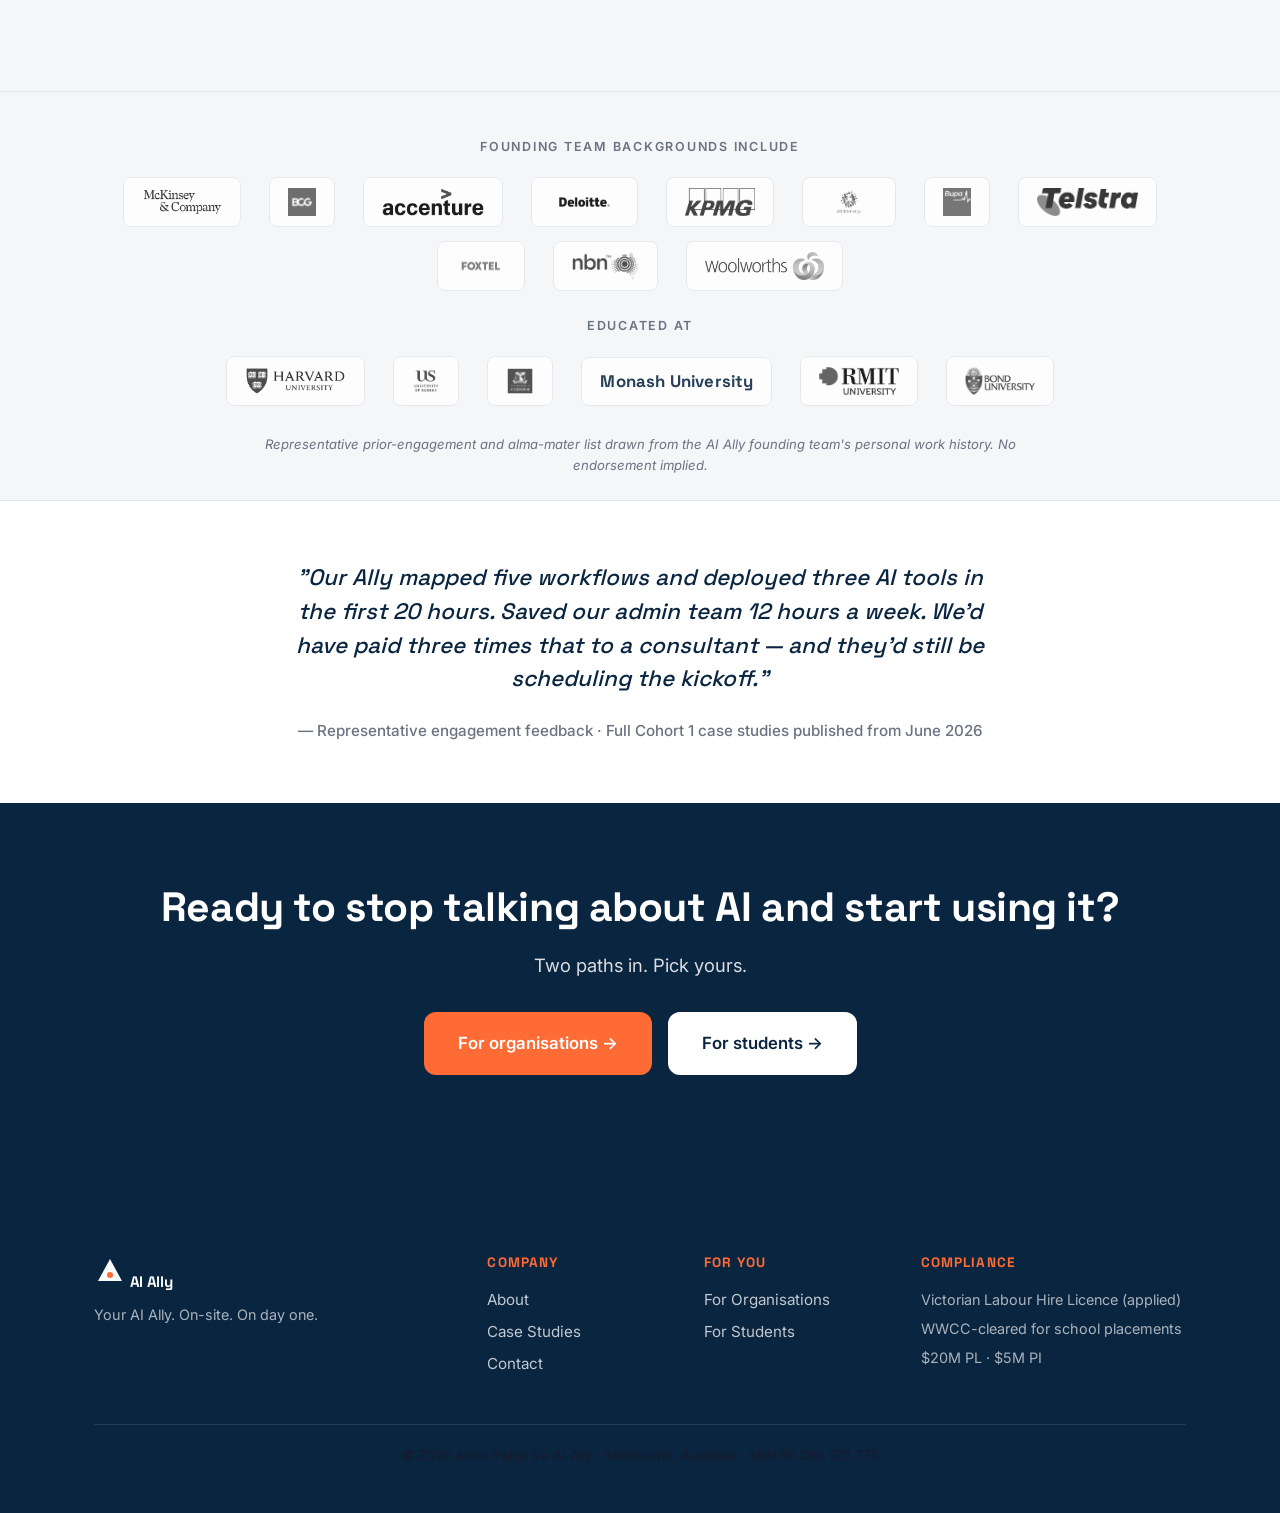
==== commit 60eb8a8b: "Fix compliance claims and remove fabricated testimonials - Changed "Victorian Labour Hire Licensed" " ====
--- a/index.html
+++ b/index.html
@@ -167,7 +167,7 @@
       </div>
       <div>
         <h5>Compliance</h5>
-        <p>Victorian Labour Hire Licensed</p>
+        <p>Victorian Labour Hire Licence (applied)</p>
         <p>WWCC-cleared for school placements</p>
         <p>$20M PL · $5M PI</p>
       </div>
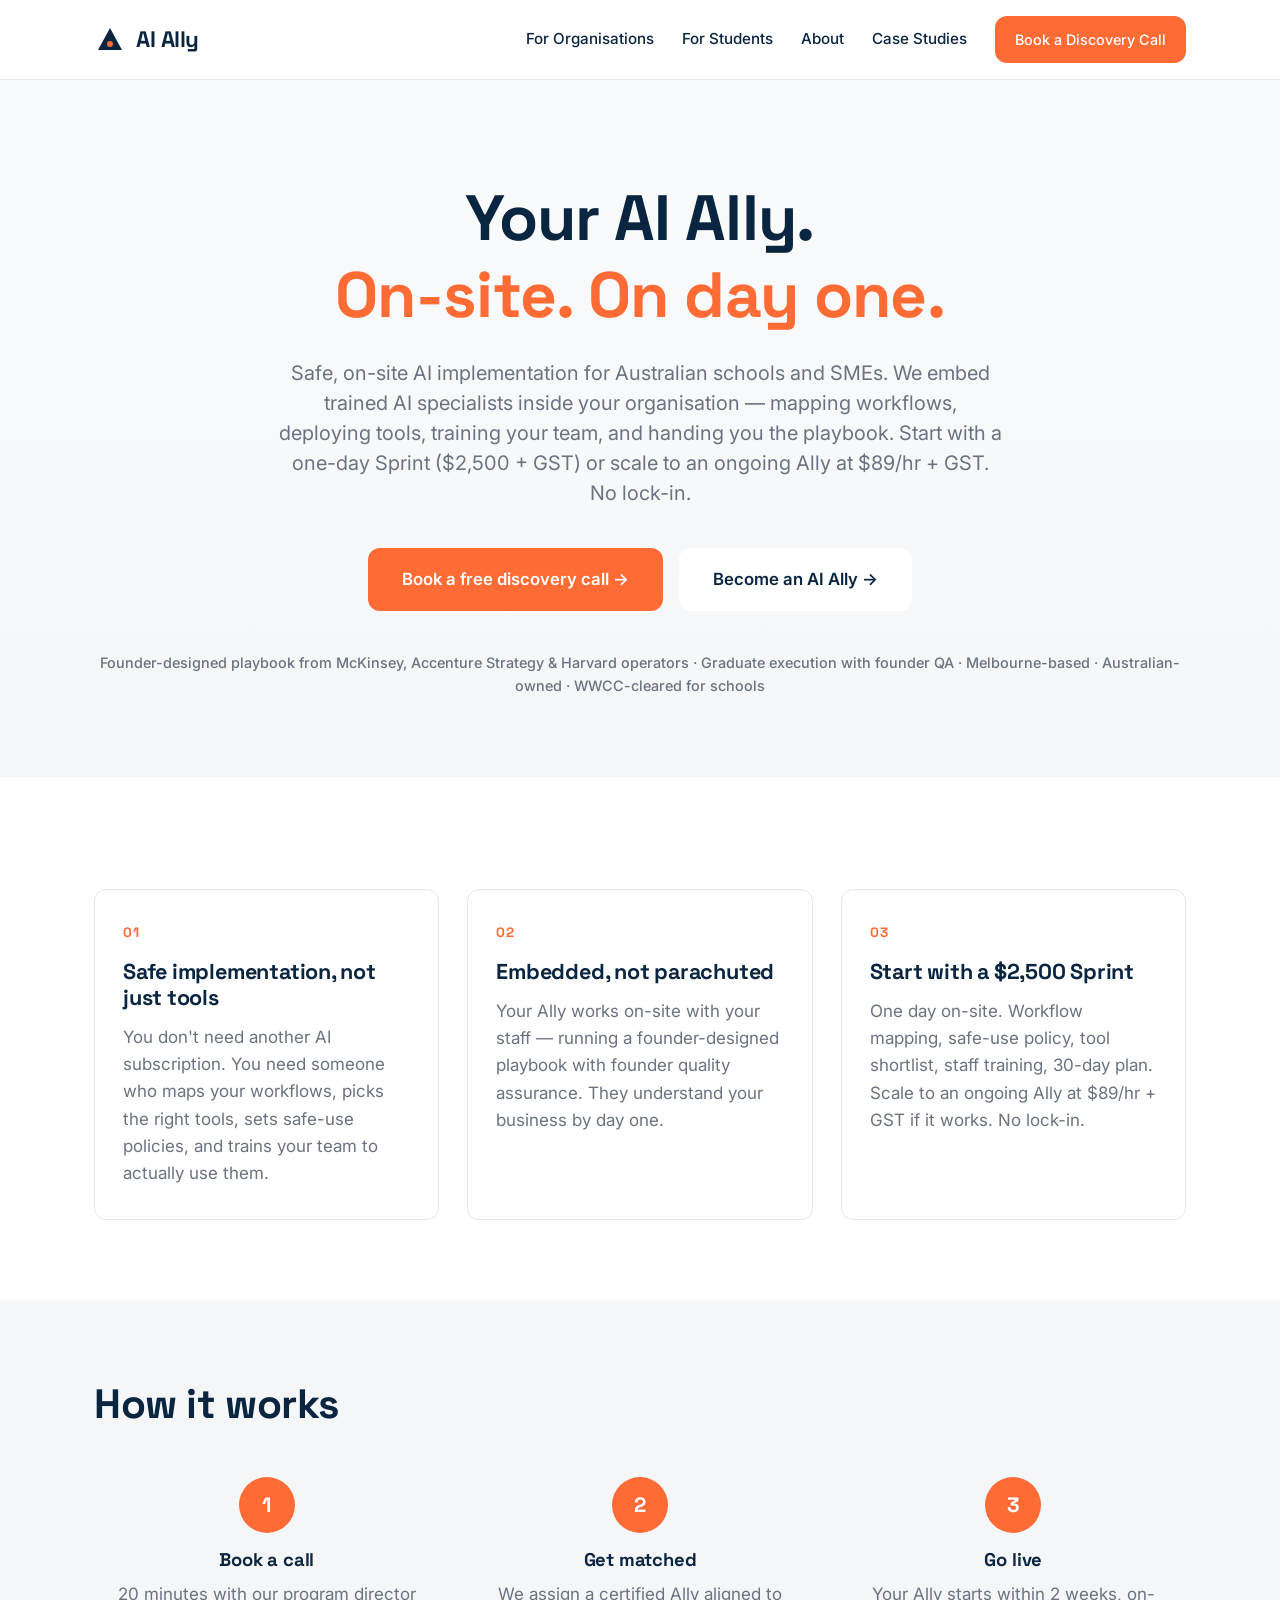
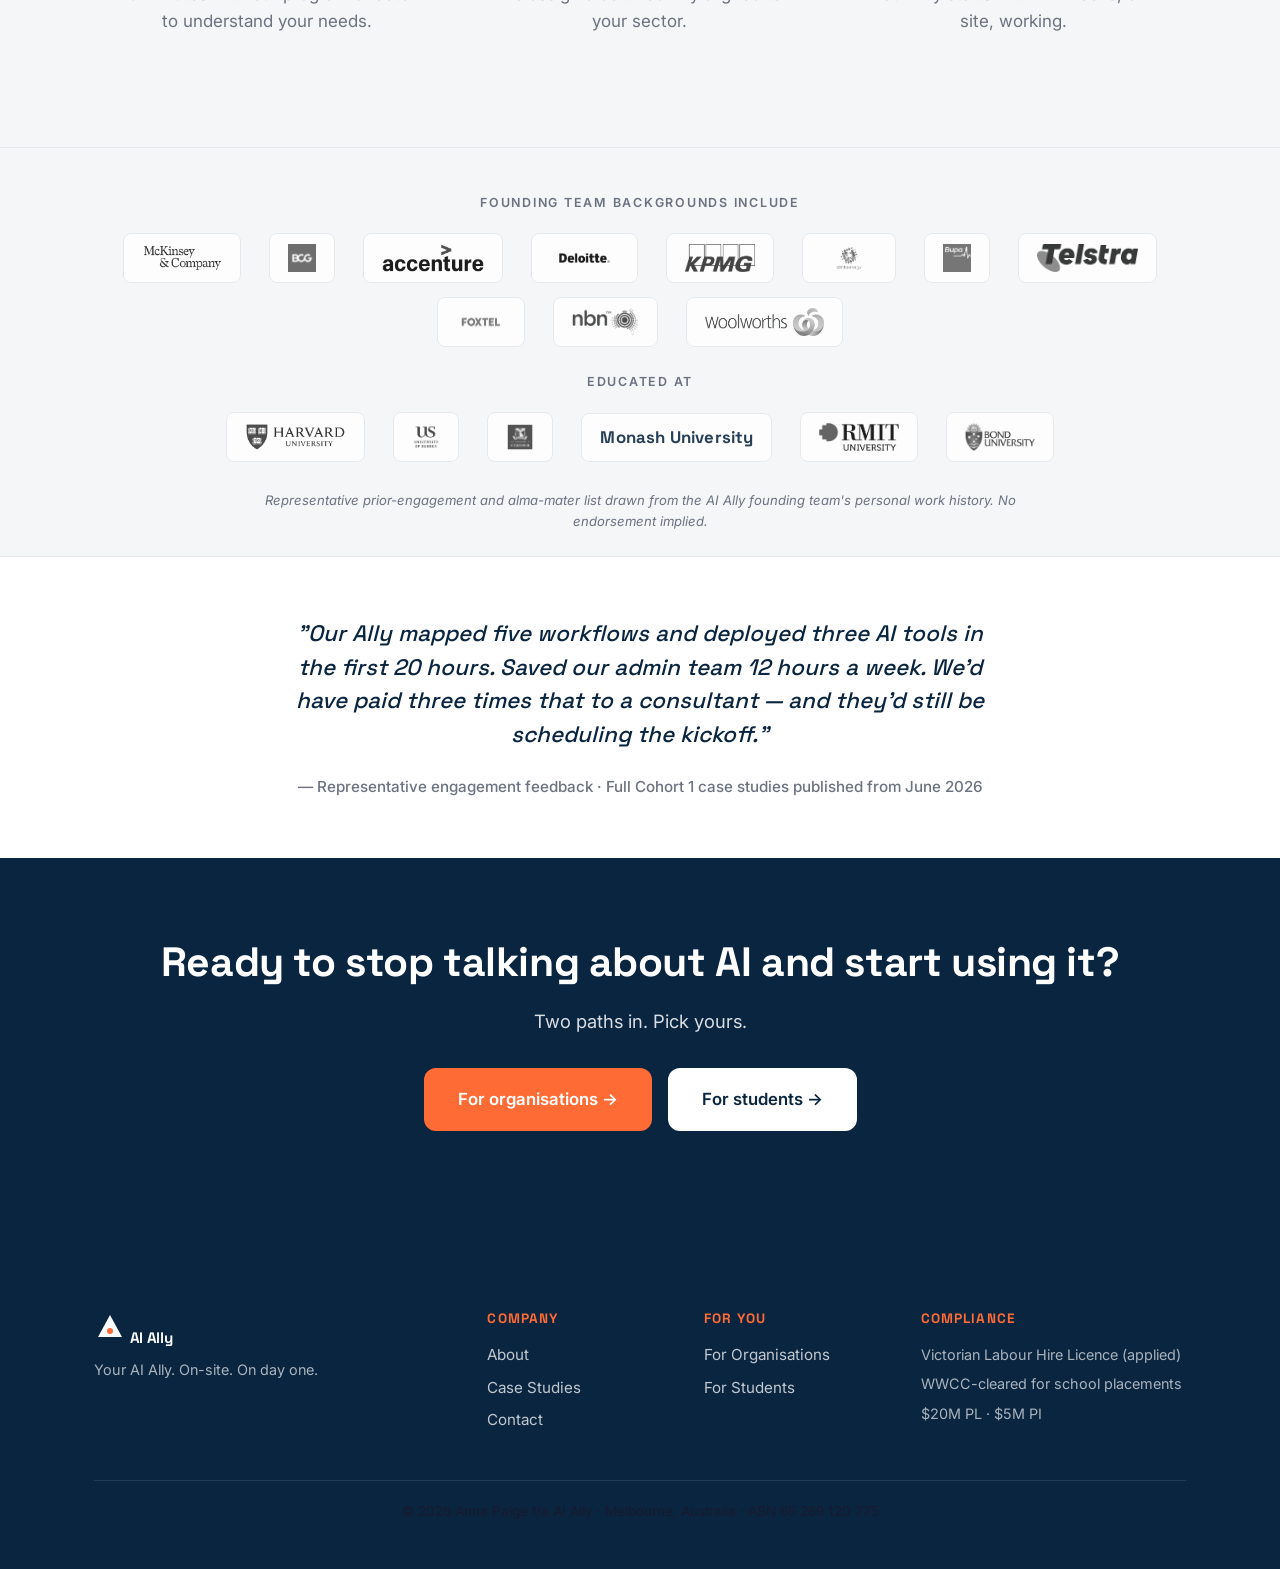
==== commit 57a7ea84: "Update website: productised Sprint offer, new positioning per strategy review" ====
--- a/index.html
+++ b/index.html
@@ -4,9 +4,9 @@
 <meta charset="UTF-8">
 <meta name="viewport" content="width=device-width, initial-scale=1.0">
 <title>AI Ally — Your AI Ally. On-site. On day one.</title>
-<meta name="description" content="AI Ally embeds certified AI-literate graduates inside Australian schools and SMEs. Drop-in genius, by the hour. $89/hr + GST. First day on us.">
+<meta name="description" content="Safe, on-site AI implementation for Australian schools and SMEs. Start with a $2,500 Sprint or scale to $89/hr. Founder-designed playbook. WWCC-cleared. Melbourne-based.">
 <meta property="og:title" content="AI Ally — Your AI Ally. On-site. On day one.">
-<meta property="og:description" content="Embedded AI specialists for Australian schools and SMEs. $89/hr + GST. First day on us. WWCC-cleared. Labour Hire licensed.">
+<meta property="og:description" content="Safe, on-site AI implementation for Australian schools and SMEs. Start with a $2,500 Sprint. Founder-designed playbook. WWCC-cleared.">
 <meta property="og:type" content="website">
 <meta property="og:url" content="https://aially.com.au">
 <link rel="preconnect" href="https://fonts.googleapis.com">
@@ -39,12 +39,12 @@
 <section class="hero">
   <div class="container">
     <h1>Your AI Ally.<br><span class="accent">On-site. On day one.</span></h1>
-    <p class="lede">Drop-in AI genius, by the hour. $89/hr + GST. <strong>First day on us.</strong> We embed certified, AI-literate graduates inside your organisation — a smart human doing the work from day one. No lock-in. No six-month transformations. Scale up to a team, scale down to a few hours.</p>
+    <p class="lede">Safe, on-site AI implementation for Australian schools and SMEs. We embed trained AI specialists inside your organisation — mapping workflows, deploying tools, training your team, and handing you the playbook. Start with a one-day Sprint ($2,500 + GST) or scale to an ongoing Ally at $89/hr + GST. No lock-in.</p>
     <div class="cta-row">
-      <a href="#contact" class="btn btn-primary btn-lg">Claim your first day free →</a>
+      <a href="#contact" class="btn btn-primary btn-lg">Book a free discovery call →</a>
       <a href="for-students.html" class="btn btn-secondary btn-lg">Become an AI Ally →</a>
     </div>
-    <p class="credibility">Founded by operators from McKinsey, Accenture Strategy, Harvard, and the Australian NDIS sector · Enterprise playbooks, small-business prices · Melbourne-based · Australian-owned</p>
+    <p class="credibility">Founder-designed playbook from McKinsey, Accenture Strategy &amp; Harvard operators · Graduate execution with founder QA · Melbourne-based · Australian-owned · WWCC-cleared for schools</p>
   </div>
 </section>
 
@@ -53,18 +53,18 @@
     <div class="grid-3">
       <div class="card">
         <div class="card-num">01</div>
-        <h3>A specialist, not a software subscription</h3>
-        <p>You don't need another AI tool. You need someone who knows which tool, for which task, and how to actually deploy it with your team. Your Ally handles both.</p>
+        <h3>Safe implementation, not just tools</h3>
+        <p>You don't need another AI subscription. You need someone who maps your workflows, picks the right tools, sets safe-use policies, and trains your team to actually use them.</p>
       </div>
       <div class="card">
         <div class="card-num">02</div>
         <h3>Embedded, not parachuted</h3>
-        <p>Your Ally works on-site with your staff — mapping workflows, picking tools, training humans, and leaving a written handover. They understand your business by week one.</p>
+        <p>Your Ally works on-site with your staff — running a founder-designed playbook with founder quality assurance. They understand your business by day one.</p>
       </div>
       <div class="card">
         <div class="card-num">03</div>
-        <h3>$89/hr + GST. First day on us.</h3>
-        <p>One rate, all-inclusive. No lock-in, no minimums. A Big 4 consultant charges $300+/hr for the same person in a nicer suit.</p>
+        <h3>Start with a $2,500 Sprint</h3>
+        <p>One day on-site. Workflow mapping, safe-use policy, tool shortlist, staff training, 30-day plan. Scale to an ongoing Ally at $89/hr + GST if it works. No lock-in.</p>
       </div>
     </div>
   </div>
